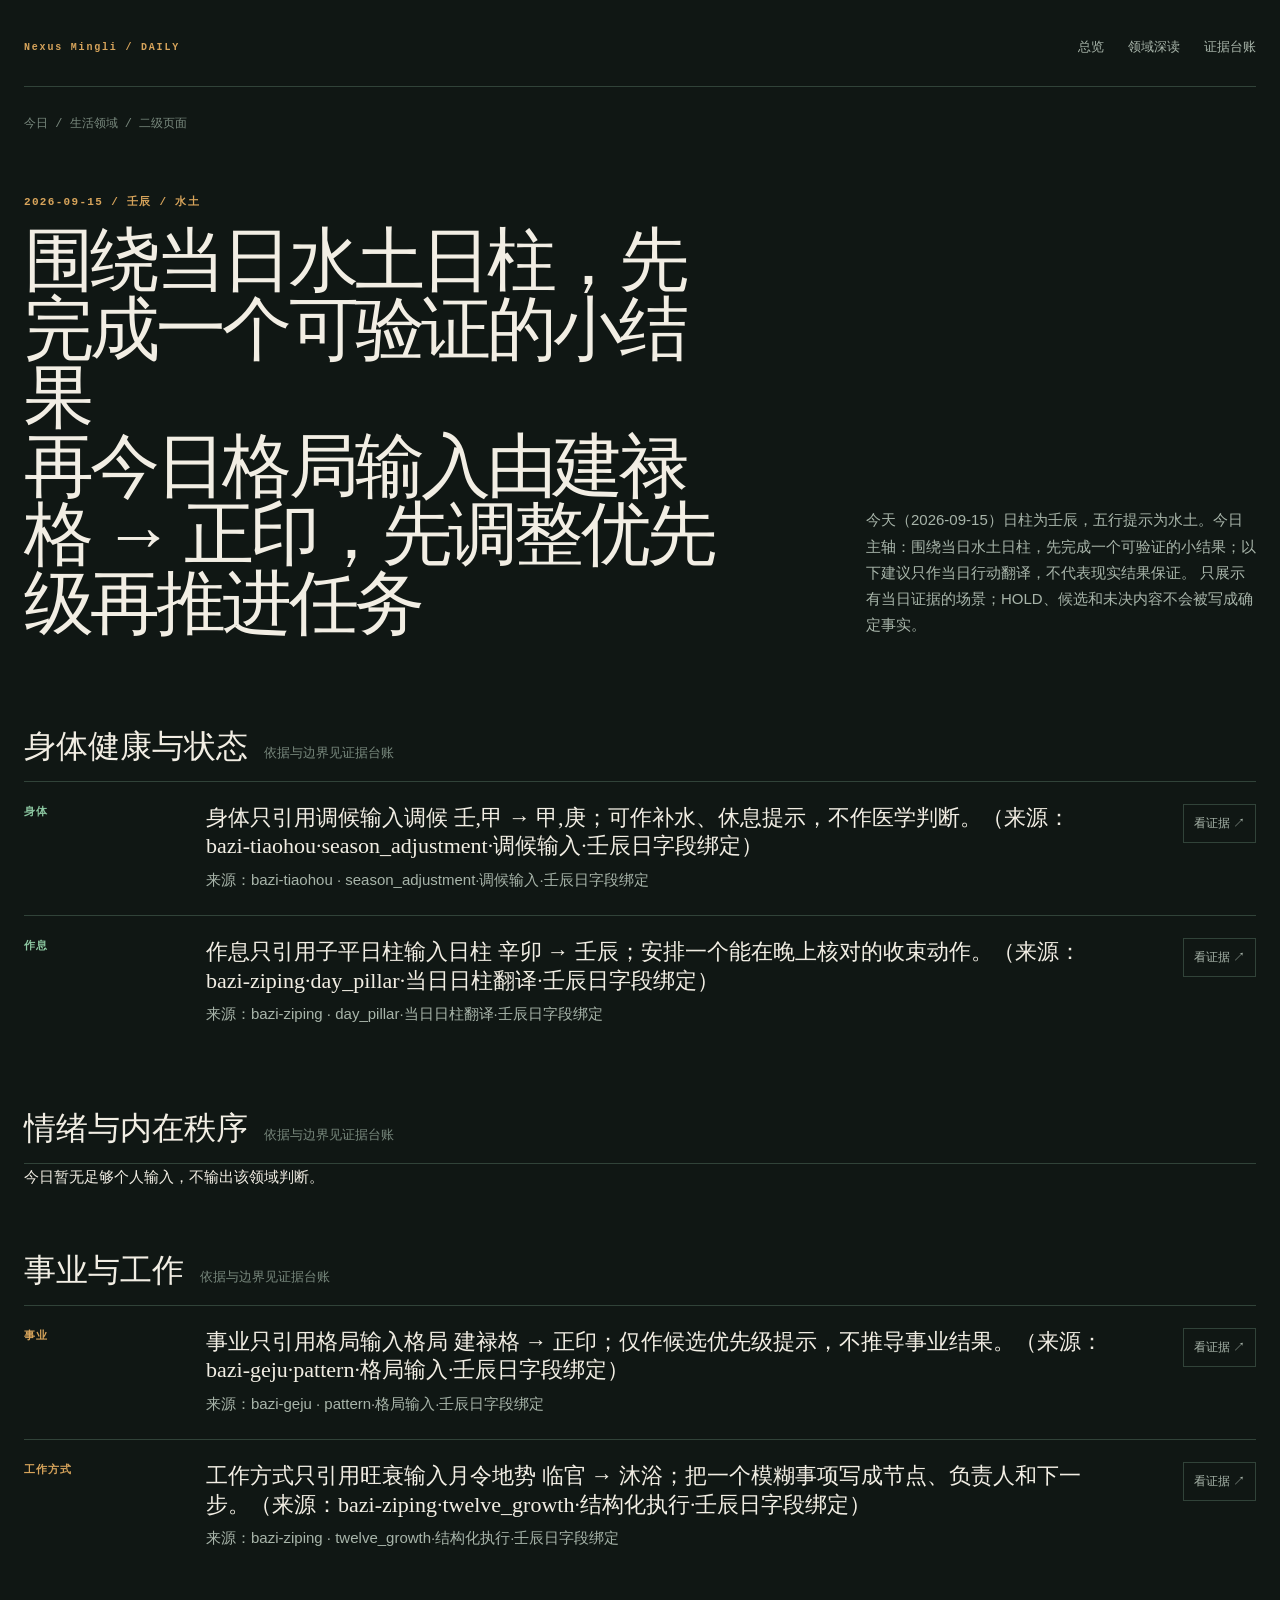
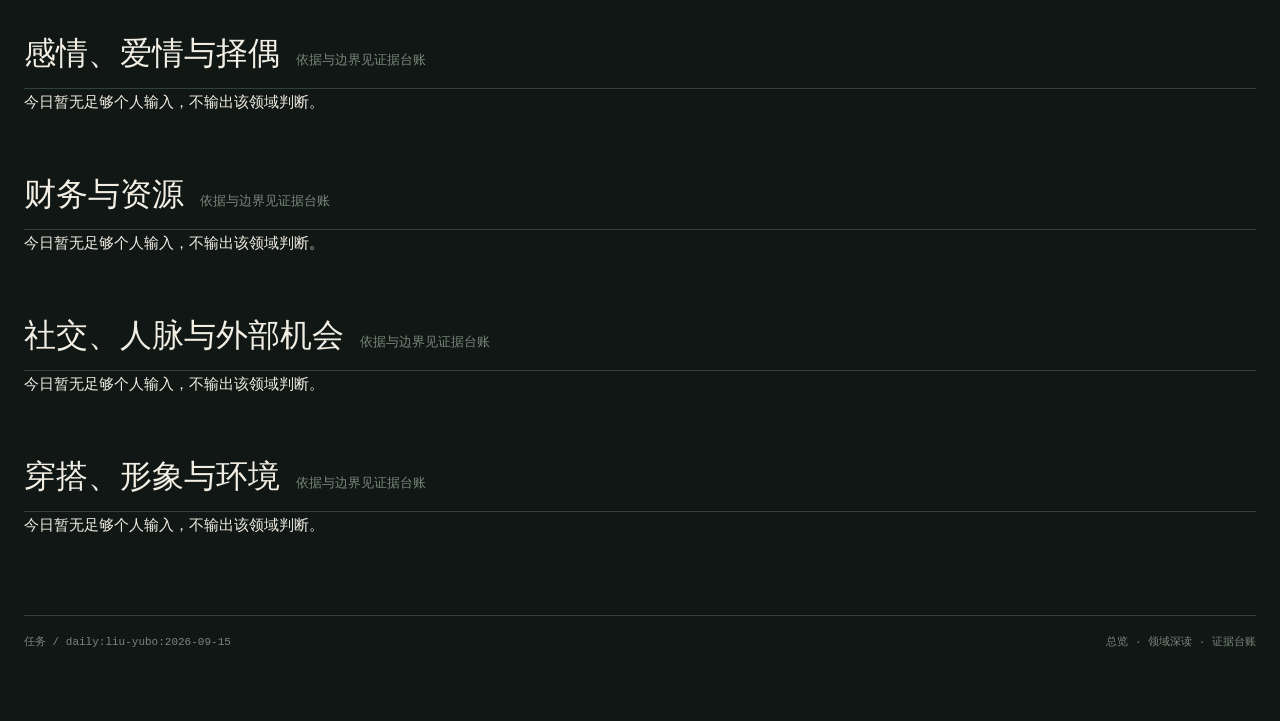
==== domain.html @ 0f88e491 "Update Liu Yubo daily 2026-09-07 (domain.html)" ====
<!doctype html><html lang="zh-CN"><head><meta charset="utf-8"><meta name="viewport" content="width=device-width,initial-scale=1"><meta name="description" content="Nexus Mingli｜刘宇博个人命理日报与可回放证据台账"><link rel="canonical" href="https://fieldsgroover108-sys.github.io/liu-yubo-mingli-daily/domain.html"><title>刘宇博｜2026-09-15 领域深读</title><link rel="stylesheet" href="styles.css"></head><body><main class="shell"><header class="top"><div class="brand">Nexus Mingli / DAILY</div><nav class="nav"><a href="index.html">总览</a><a href="domain.html">领域深读</a><a href="evidence.html">证据台账</a></nav></header><div class="crumb">今日 / 生活领域 / 二级页面</div><section class="domain-head"><div><div class="eyebrow">2026-09-15 / 壬辰 / 水土</div><h1>围绕当日水土日柱，先完成一个可验证的小结果<br>再今日格局输入由建禄格 → 正印，先调整优先级再推进任务</h1></div><p>今天（2026-09-15）日柱为壬辰，五行提示为水土。今日主轴：围绕当日水土日柱，先完成一个可验证的小结果；以下建议只作当日行动翻译，不代表现实结果保证。 只展示有当日证据的场景；HOLD、候选和未决内容不会被写成确定事实。</p></section><section id="health" class="domain-section"><div class="domain-title"><h2>身体健康与状态</h2><small>依据与边界见证据台账</small></div><div class="reading health"><span class="label">身体</span><div><h3>身体只引用调候输入调候 壬,甲 → 甲,庚；可作补水、休息提示，不作医学判断。（来源：bazi-tiaohou·season_adjustment·调候输入·壬辰日字段绑定）</h3><p>来源：bazi-tiaohou · season_adjustment·调候输入·壬辰日字段绑定</p></div><a class="button" href="evidence.html#bazi-tiaohou">看证据 ↗</a></div><div class="reading health"><span class="label">作息</span><div><h3>作息只引用子平日柱输入日柱 辛卯 → 壬辰；安排一个能在晚上核对的收束动作。（来源：bazi-ziping·day_pillar·当日日柱翻译·壬辰日字段绑定）</h3><p>来源：bazi-ziping · day_pillar·当日日柱翻译·壬辰日字段绑定</p></div><a class="button" href="evidence.html#bazi-ziping">看证据 ↗</a></div></section><section id="emotion" class="domain-section"><div class="domain-title"><h2>情绪与内在秩序</h2><small>依据与边界见证据台账</small></div><p class="empty">今日暂无足够个人输入，不输出该领域判断。</p></section><section id="career" class="domain-section"><div class="domain-title"><h2>事业与工作</h2><small>依据与边界见证据台账</small></div><div class="reading career"><span class="label">事业</span><div><h3>事业只引用格局输入格局 建禄格 → 正印；仅作候选优先级提示，不推导事业结果。（来源：bazi-geju·pattern·格局输入·壬辰日字段绑定）</h3><p>来源：bazi-geju · pattern·格局输入·壬辰日字段绑定</p></div><a class="button" href="evidence.html#bazi-geju">看证据 ↗</a></div><div class="reading career"><span class="label">工作方式</span><div><h3>工作方式只引用旺衰输入月令地势 临官 → 沐浴；把一个模糊事项写成节点、负责人和下一步。（来源：bazi-ziping·twelve_growth·结构化执行·壬辰日字段绑定）</h3><p>来源：bazi-ziping · twelve_growth·结构化执行·壬辰日字段绑定</p></div><a class="button" href="evidence.html#bazi-ziping">看证据 ↗</a></div></section><section id="love" class="domain-section"><div class="domain-title"><h2>感情、爱情与择偶</h2><small>依据与边界见证据台账</small></div><p class="empty">今日暂无足够个人输入，不输出该领域判断。</p></section><section id="money" class="domain-section"><div class="domain-title"><h2>财务与资源</h2><small>依据与边界见证据台账</small></div><p class="empty">今日暂无足够个人输入，不输出该领域判断。</p></section><section id="social" class="domain-section"><div class="domain-title"><h2>社交、人脉与外部机会</h2><small>依据与边界见证据台账</small></div><p class="empty">今日暂无足够个人输入，不输出该领域判断。</p></section><section id="style" class="domain-section"><div class="domain-title"><h2>穿搭、形象与环境</h2><small>依据与边界见证据台账</small></div><p class="empty">今日暂无足够个人输入，不输出该领域判断。</p></section><footer class="footer"><span>任务 / daily:liu-yubo:2026-09-15</span><span><a href="index.html">总览</a> · <a href="domain.html">领域深读</a> · <a href="evidence.html">证据台账</a></span></footer></main></body></html>
---- styles.css ----
:root{--bg:#101714;--bg-soft:#17221d;--panel:#1b2821;--panel-2:#213129;--ink:#f2eee4;--muted:#a8b5aa;--dim:#78887d;--line:#314339;--accent:#d7a45b;--accent-soft:#283f34;--health:#8cc7a1;--career:#d7a45b;--love:#d59688;--money:#8fb5cf;--social:#a5a0d4;--style:#d3bf8c;--serif:"Iowan Old Style","Baskerville","Songti SC",serif;--sans:"Avenir Next","PingFang SC","Microsoft YaHei",sans-serif;--mono:"SFMono-Regular","Cascadia Code",monospace}*{box-sizing:border-box}html{scroll-behavior:smooth}body{margin:0;background:var(--bg);color:var(--ink);font:15px/1.75 var(--sans);-webkit-font-smoothing:antialiased}a{color:inherit;text-decoration:none}.shell{width:min(1240px,calc(100% - 48px));margin:auto;padding:28px 0 72px}.top{display:flex;justify-content:space-between;align-items:center;border-bottom:1px solid var(--line);padding-bottom:18px}.brand{font:700 10px/1 var(--mono);letter-spacing:.18em;color:var(--accent)}.nav{display:flex;gap:24px}.nav a{font-size:13px;color:var(--muted);padding:8px 0;border-bottom:1px solid transparent;transition:color .25s,border-color .25s,transform .25s}.nav a:hover,.nav a:focus-visible{color:var(--ink);border-color:var(--accent);transform:translateY(-2px)}:focus-visible{outline:2px solid var(--accent);outline-offset:4px}.hero{display:grid;grid-template-columns:minmax(0,1fr) 330px;gap:72px;align-items:end;padding:78px 0 52px}.eyebrow,.kicker{font:700 11px/1.2 var(--mono);letter-spacing:.12em;text-transform:uppercase;color:var(--accent)}h1,h2,h3,p{margin-top:0}.hero h1,.domain-head h1{font:400 clamp(50px,7vw,92px)/.98 var(--serif);letter-spacing:-.055em;margin:18px 0 22px;max-width:700px}.hero p{font-size:18px;color:var(--muted);max-width:590px}.hero-mark{border-left:1px solid var(--accent);padding:8px 0 8px 24px}.hero-mark strong{display:block;font:400 44px/1.1 var(--serif);color:var(--accent);margin:15px 0}.hero-mark span{display:block;color:var(--muted);font-size:12px}.focus{display:grid;grid-template-columns:1fr auto;gap:28px;align-items:center;background:var(--panel-2);border:1px solid var(--line);padding:28px 32px;position:relative;overflow:hidden}.focus h2{font:400 28px/1.2 var(--serif);margin-bottom:8px}.focus p{margin:0;color:var(--muted)}.source{color:var(--accent);font-size:.82em;font-weight:700;white-space:normal}.button{display:inline-flex;align-items:center;gap:10px;white-space:nowrap;border:1px solid var(--accent);color:var(--accent);padding:11px 16px;font-size:12px;transition:background .25s,color .25s,transform .25s}.button:hover,.button:focus-visible{background:var(--accent);color:var(--bg);transform:translateY(-2px)}.section-head{display:flex;justify-content:space-between;align-items:baseline;margin:72px 0 20px;border-bottom:1px solid var(--line);padding-bottom:12px}.section-head h2{font:400 32px var(--serif);margin:0}.section-head small{color:var(--dim)}.grid{display:grid;grid-template-columns:repeat(3,1fr);gap:12px}.tile{display:flex;flex-direction:column;min-height:220px;padding:22px;background:var(--panel);border:1px solid var(--line);border-top:3px solid var(--tile);transition:transform .35s cubic-bezier(.2,.8,.2,1),background .35s,border-color .35s}.tile:hover,.tile:focus-visible{transform:translateY(-6px);background:var(--panel-2);border-color:var(--tile)}.tile h3{font:400 25px/1.22 var(--serif);margin:18px 0 10px}.tile p{color:var(--muted);margin-bottom:20px}.tile .button{margin-top:auto;border:0;padding:0;color:var(--tile)}.tile .button:hover{background:none;color:var(--ink);transform:none}.health{--tile:var(--health)}.career{--tile:var(--career)}.love{--tile:var(--love)}.money{--tile:var(--money)}.social{--tile:var(--social)}.style{--tile:var(--style)}.action-list{display:grid;grid-template-columns:repeat(3,1fr);gap:1px;background:var(--line);border:1px solid var(--line)}.action{background:var(--panel);padding:22px}.action time{font:700 11px var(--mono);color:var(--accent)}.action strong{display:block;font:400 20px/1.35 var(--serif);margin:14px 0 8px}.action p{color:var(--muted);font-size:13px}.footer{margin-top:76px;padding-top:18px;border-top:1px solid var(--line);display:flex;justify-content:space-between;color:var(--dim);font:11px var(--mono)}.crumb{font:12px var(--mono);color:var(--dim);margin-top:28px}.domain-head{display:grid;grid-template-columns:1fr 390px;gap:60px;align-items:end;padding:64px 0 28px}.domain-head h1{font-size:70px;margin-bottom:0}.domain-head>p{color:var(--muted);margin:0}.domain-section{margin-top:58px;scroll-margin-top:20px}.domain-title{display:flex;gap:16px;align-items:baseline;border-bottom:1px solid var(--line);padding-bottom:12px}.domain-title h2{font:400 32px var(--serif);margin:0}.domain-title small{color:var(--dim)}.reading{display:grid;grid-template-columns:160px 1fr 130px;gap:22px;padding:22px 0;border-bottom:1px solid var(--line);align-items:start}.reading:last-child{border-bottom:0}.reading .label{font:700 11px var(--mono);color:var(--tile);text-transform:uppercase;letter-spacing:.08em}.reading h3{font:400 22px/1.3 var(--serif);margin:0 0 6px}.reading p{color:var(--muted);margin:0}.reading .button{justify-self:end;padding:8px 10px;border-color:var(--line);color:var(--muted)}.evidence{margin:46px 0;background:var(--panel);border:1px solid var(--line);padding:26px 30px;scroll-margin-top:20px}.evidence-head{display:flex;justify-content:space-between;gap:20px;border-bottom:1px solid var(--line);padding-bottom:17px;margin-bottom:20px}.evidence h3{font:400 25px var(--serif);margin:0}.status{font:11px var(--mono);color:var(--accent);white-space:nowrap}.ledger{display:grid;grid-template-columns:145px 1fr;gap:12px 24px;margin:0}.ledger dt{font:700 11px var(--mono);color:var(--dim);text-transform:uppercase}.ledger dd{margin:0;color:var(--muted)}.fact{color:var(--health)}.rule{color:var(--money)}.inference{color:var(--accent)}.user{color:var(--love)}.open{color:var(--social)}.legend{display:flex;flex-wrap:wrap;gap:10px;margin-top:28px}.legend span{font:11px var(--mono);padding:5px 8px;border:1px solid var(--line);color:var(--muted)}@media(max-width:820px){.hero,.domain-head{grid-template-columns:1fr;gap:28px}.hero{padding-top:55px}.grid{grid-template-columns:repeat(2,1fr)}.reading{grid-template-columns:110px 1fr}.reading .button{grid-column:2;justify-self:start}.action-list{grid-template-columns:1fr}.domain-head h1{font-size:56px}}@media(max-width:560px){.shell{width:min(100% - 30px,1240px);padding-top:18px}.top{align-items:flex-start}.brand{max-width:150px;line-height:1.45}.nav{gap:13px}.nav a{font-size:12px}.hero{padding:50px 0 34px}.hero h1{font-size:54px}.hero p{font-size:16px}.hero-mark{padding-left:18px}.hero-mark strong{font-size:36px}.focus{grid-template-columns:1fr;padding:23px 21px}.section-head{margin-top:52px}.section-head h2{font-size:28px}.section-head small{font-size:11px}.grid{grid-template-columns:1fr}.tile{min-height:190px}.footer{display:block}.footer span{display:block;margin-top:8px}.domain-head{padding-top:44px}.domain-head h1{font-size:49px}.domain-head>p{font-size:14px}.domain-title h2{font-size:27px}.reading{grid-template-columns:1fr;gap:7px;padding:20px 0}.reading .button{grid-column:auto}.evidence{padding:21px 18px}.evidence-head{display:block}.status{display:block;margin-top:8px}.ledger{grid-template-columns:1fr;gap:5px}.ledger dd{margin-bottom:10px}}
@media(prefers-reduced-motion:reduce){html{scroll-behavior:auto}*,*:before,*:after{animation-duration:.01ms!important;animation-iteration-count:1!important;transition-duration:.01ms!important}}
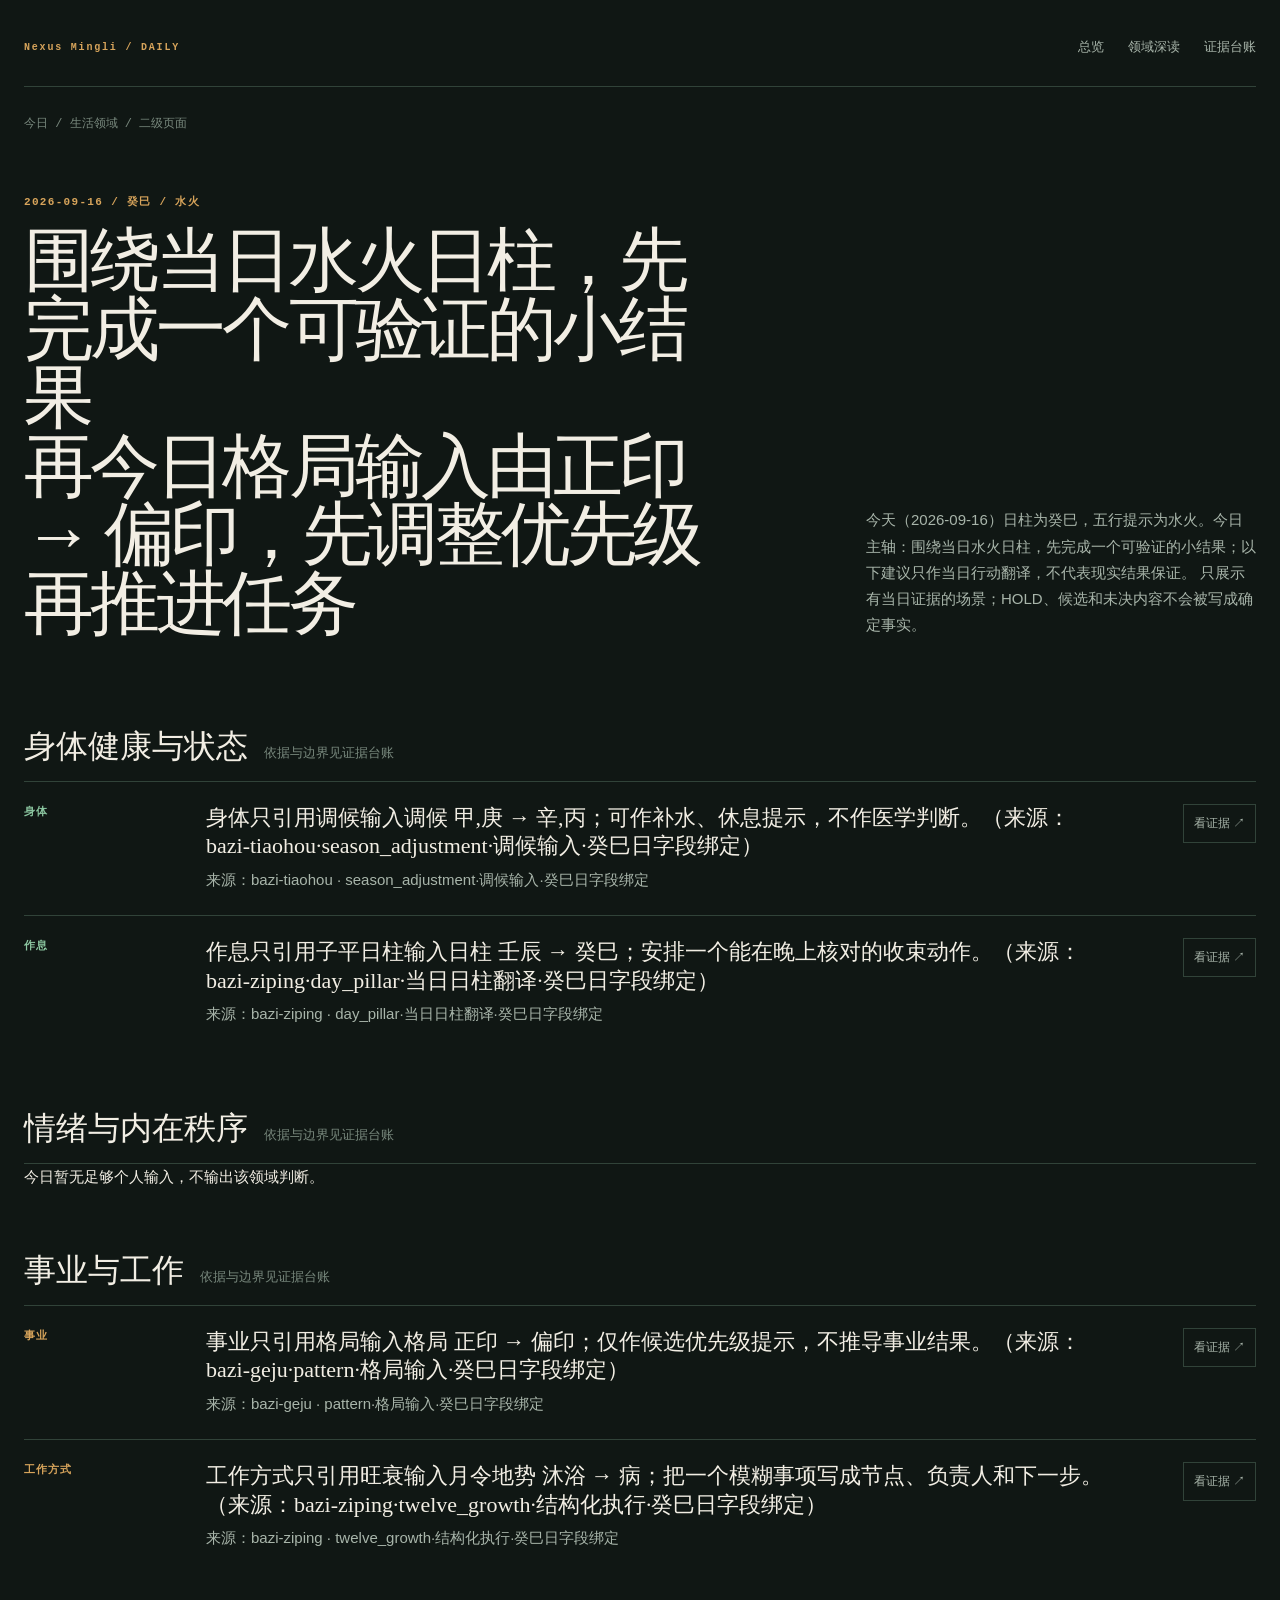
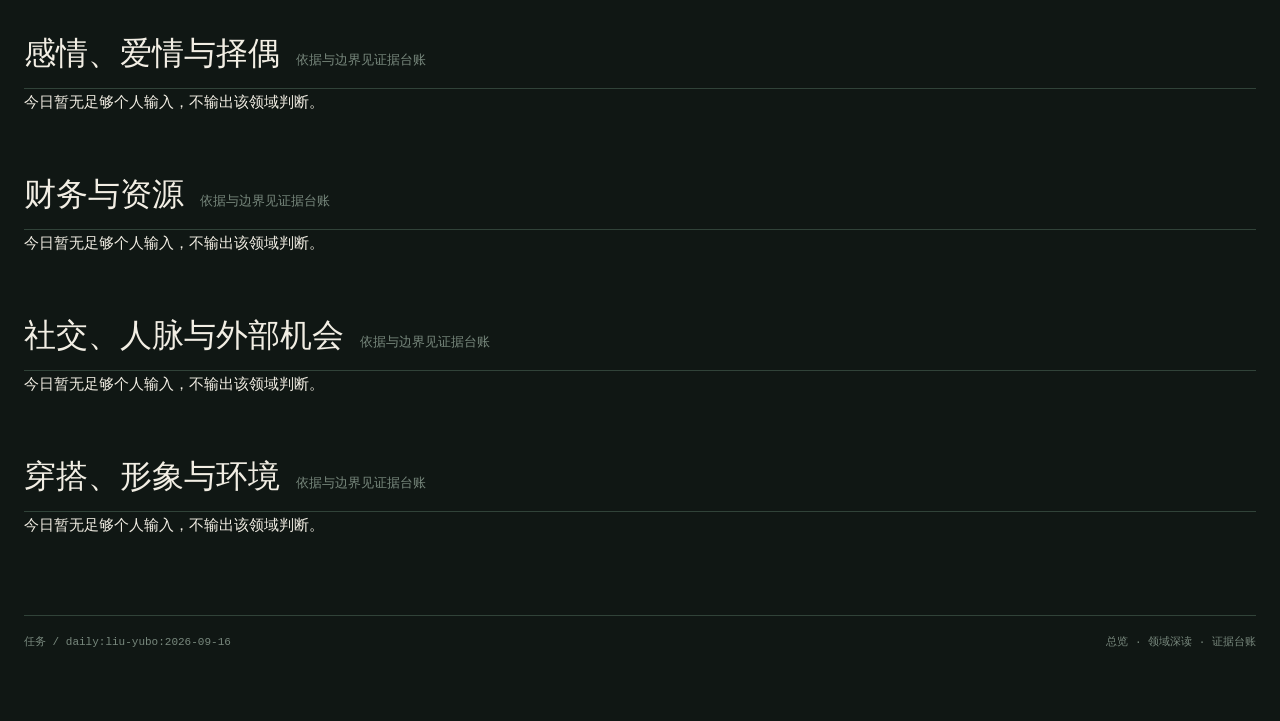
==== commit a822f508: "Update Liu Yubo daily 2026-09-07 (domain.html)" ====
--- a/domain.html
+++ b/domain.html
@@ -1 +1 @@
-<!doctype html><html lang="zh-CN"><head><meta charset="utf-8"><meta name="viewport" content="width=device-width,initial-scale=1"><meta name="description" content="Nexus Mingli｜刘宇博个人命理日报与可回放证据台账"><link rel="canonical" href="https://fieldsgroover108-sys.github.io/liu-yubo-mingli-daily/domain.html"><title>刘宇博｜2026-09-15 领域深读</title><link rel="stylesheet" href="styles.css"></head><body><main class="shell"><header class="top"><div class="brand">Nexus Mingli / DAILY</div><nav class="nav"><a href="index.html">总览</a><a href="domain.html">领域深读</a><a href="evidence.html">证据台账</a></nav></header><div class="crumb">今日 / 生活领域 / 二级页面</div><section class="domain-head"><div><div class="eyebrow">2026-09-15 / 壬辰 / 水土</div><h1>围绕当日水土日柱，先完成一个可验证的小结果<br>再今日格局输入由建禄格 → 正印，先调整优先级再推进任务</h1></div><p>今天（2026-09-15）日柱为壬辰，五行提示为水土。今日主轴：围绕当日水土日柱，先完成一个可验证的小结果；以下建议只作当日行动翻译，不代表现实结果保证。 只展示有当日证据的场景；HOLD、候选和未决内容不会被写成确定事实。</p></section><section id="health" class="domain-section"><div class="domain-title"><h2>身体健康与状态</h2><small>依据与边界见证据台账</small></div><div class="reading health"><span class="label">身体</span><div><h3>身体只引用调候输入调候 壬,甲 → 甲,庚；可作补水、休息提示，不作医学判断。（来源：bazi-tiaohou·season_adjustment·调候输入·壬辰日字段绑定）</h3><p>来源：bazi-tiaohou · season_adjustment·调候输入·壬辰日字段绑定</p></div><a class="button" href="evidence.html#bazi-tiaohou">看证据 ↗</a></div><div class="reading health"><span class="label">作息</span><div><h3>作息只引用子平日柱输入日柱 辛卯 → 壬辰；安排一个能在晚上核对的收束动作。（来源：bazi-ziping·day_pillar·当日日柱翻译·壬辰日字段绑定）</h3><p>来源：bazi-ziping · day_pillar·当日日柱翻译·壬辰日字段绑定</p></div><a class="button" href="evidence.html#bazi-ziping">看证据 ↗</a></div></section><section id="emotion" class="domain-section"><div class="domain-title"><h2>情绪与内在秩序</h2><small>依据与边界见证据台账</small></div><p class="empty">今日暂无足够个人输入，不输出该领域判断。</p></section><section id="career" class="domain-section"><div class="domain-title"><h2>事业与工作</h2><small>依据与边界见证据台账</small></div><div class="reading career"><span class="label">事业</span><div><h3>事业只引用格局输入格局 建禄格 → 正印；仅作候选优先级提示，不推导事业结果。（来源：bazi-geju·pattern·格局输入·壬辰日字段绑定）</h3><p>来源：bazi-geju · pattern·格局输入·壬辰日字段绑定</p></div><a class="button" href="evidence.html#bazi-geju">看证据 ↗</a></div><div class="reading career"><span class="label">工作方式</span><div><h3>工作方式只引用旺衰输入月令地势 临官 → 沐浴；把一个模糊事项写成节点、负责人和下一步。（来源：bazi-ziping·twelve_growth·结构化执行·壬辰日字段绑定）</h3><p>来源：bazi-ziping · twelve_growth·结构化执行·壬辰日字段绑定</p></div><a class="button" href="evidence.html#bazi-ziping">看证据 ↗</a></div></section><section id="love" class="domain-section"><div class="domain-title"><h2>感情、爱情与择偶</h2><small>依据与边界见证据台账</small></div><p class="empty">今日暂无足够个人输入，不输出该领域判断。</p></section><section id="money" class="domain-section"><div class="domain-title"><h2>财务与资源</h2><small>依据与边界见证据台账</small></div><p class="empty">今日暂无足够个人输入，不输出该领域判断。</p></section><section id="social" class="domain-section"><div class="domain-title"><h2>社交、人脉与外部机会</h2><small>依据与边界见证据台账</small></div><p class="empty">今日暂无足够个人输入，不输出该领域判断。</p></section><section id="style" class="domain-section"><div class="domain-title"><h2>穿搭、形象与环境</h2><small>依据与边界见证据台账</small></div><p class="empty">今日暂无足够个人输入，不输出该领域判断。</p></section><footer class="footer"><span>任务 / daily:liu-yubo:2026-09-15</span><span><a href="index.html">总览</a> · <a href="domain.html">领域深读</a> · <a href="evidence.html">证据台账</a></span></footer></main></body></html>+<!doctype html><html lang="zh-CN"><head><meta charset="utf-8"><meta name="viewport" content="width=device-width,initial-scale=1"><meta name="description" content="Nexus Mingli｜刘宇博个人命理日报与可回放证据台账"><link rel="canonical" href="https://fieldsgroover108-sys.github.io/liu-yubo-mingli-daily/domain.html"><title>刘宇博｜2026-09-16 领域深读</title><link rel="stylesheet" href="styles.css"></head><body><main class="shell"><header class="top"><div class="brand">Nexus Mingli / DAILY</div><nav class="nav"><a href="index.html">总览</a><a href="domain.html">领域深读</a><a href="evidence.html">证据台账</a></nav></header><div class="crumb">今日 / 生活领域 / 二级页面</div><section class="domain-head"><div><div class="eyebrow">2026-09-16 / 癸巳 / 水火</div><h1>围绕当日水火日柱，先完成一个可验证的小结果<br>再今日格局输入由正印 → 偏印，先调整优先级再推进任务</h1></div><p>今天（2026-09-16）日柱为癸巳，五行提示为水火。今日主轴：围绕当日水火日柱，先完成一个可验证的小结果；以下建议只作当日行动翻译，不代表现实结果保证。 只展示有当日证据的场景；HOLD、候选和未决内容不会被写成确定事实。</p></section><section id="health" class="domain-section"><div class="domain-title"><h2>身体健康与状态</h2><small>依据与边界见证据台账</small></div><div class="reading health"><span class="label">身体</span><div><h3>身体只引用调候输入调候 甲,庚 → 辛,丙；可作补水、休息提示，不作医学判断。（来源：bazi-tiaohou·season_adjustment·调候输入·癸巳日字段绑定）</h3><p>来源：bazi-tiaohou · season_adjustment·调候输入·癸巳日字段绑定</p></div><a class="button" href="evidence.html#bazi-tiaohou">看证据 ↗</a></div><div class="reading health"><span class="label">作息</span><div><h3>作息只引用子平日柱输入日柱 壬辰 → 癸巳；安排一个能在晚上核对的收束动作。（来源：bazi-ziping·day_pillar·当日日柱翻译·癸巳日字段绑定）</h3><p>来源：bazi-ziping · day_pillar·当日日柱翻译·癸巳日字段绑定</p></div><a class="button" href="evidence.html#bazi-ziping">看证据 ↗</a></div></section><section id="emotion" class="domain-section"><div class="domain-title"><h2>情绪与内在秩序</h2><small>依据与边界见证据台账</small></div><p class="empty">今日暂无足够个人输入，不输出该领域判断。</p></section><section id="career" class="domain-section"><div class="domain-title"><h2>事业与工作</h2><small>依据与边界见证据台账</small></div><div class="reading career"><span class="label">事业</span><div><h3>事业只引用格局输入格局 正印 → 偏印；仅作候选优先级提示，不推导事业结果。（来源：bazi-geju·pattern·格局输入·癸巳日字段绑定）</h3><p>来源：bazi-geju · pattern·格局输入·癸巳日字段绑定</p></div><a class="button" href="evidence.html#bazi-geju">看证据 ↗</a></div><div class="reading career"><span class="label">工作方式</span><div><h3>工作方式只引用旺衰输入月令地势 沐浴 → 病；把一个模糊事项写成节点、负责人和下一步。（来源：bazi-ziping·twelve_growth·结构化执行·癸巳日字段绑定）</h3><p>来源：bazi-ziping · twelve_growth·结构化执行·癸巳日字段绑定</p></div><a class="button" href="evidence.html#bazi-ziping">看证据 ↗</a></div></section><section id="love" class="domain-section"><div class="domain-title"><h2>感情、爱情与择偶</h2><small>依据与边界见证据台账</small></div><p class="empty">今日暂无足够个人输入，不输出该领域判断。</p></section><section id="money" class="domain-section"><div class="domain-title"><h2>财务与资源</h2><small>依据与边界见证据台账</small></div><p class="empty">今日暂无足够个人输入，不输出该领域判断。</p></section><section id="social" class="domain-section"><div class="domain-title"><h2>社交、人脉与外部机会</h2><small>依据与边界见证据台账</small></div><p class="empty">今日暂无足够个人输入，不输出该领域判断。</p></section><section id="style" class="domain-section"><div class="domain-title"><h2>穿搭、形象与环境</h2><small>依据与边界见证据台账</small></div><p class="empty">今日暂无足够个人输入，不输出该领域判断。</p></section><footer class="footer"><span>任务 / daily:liu-yubo:2026-09-16</span><span><a href="index.html">总览</a> · <a href="domain.html">领域深读</a> · <a href="evidence.html">证据台账</a></span></footer></main></body></html>
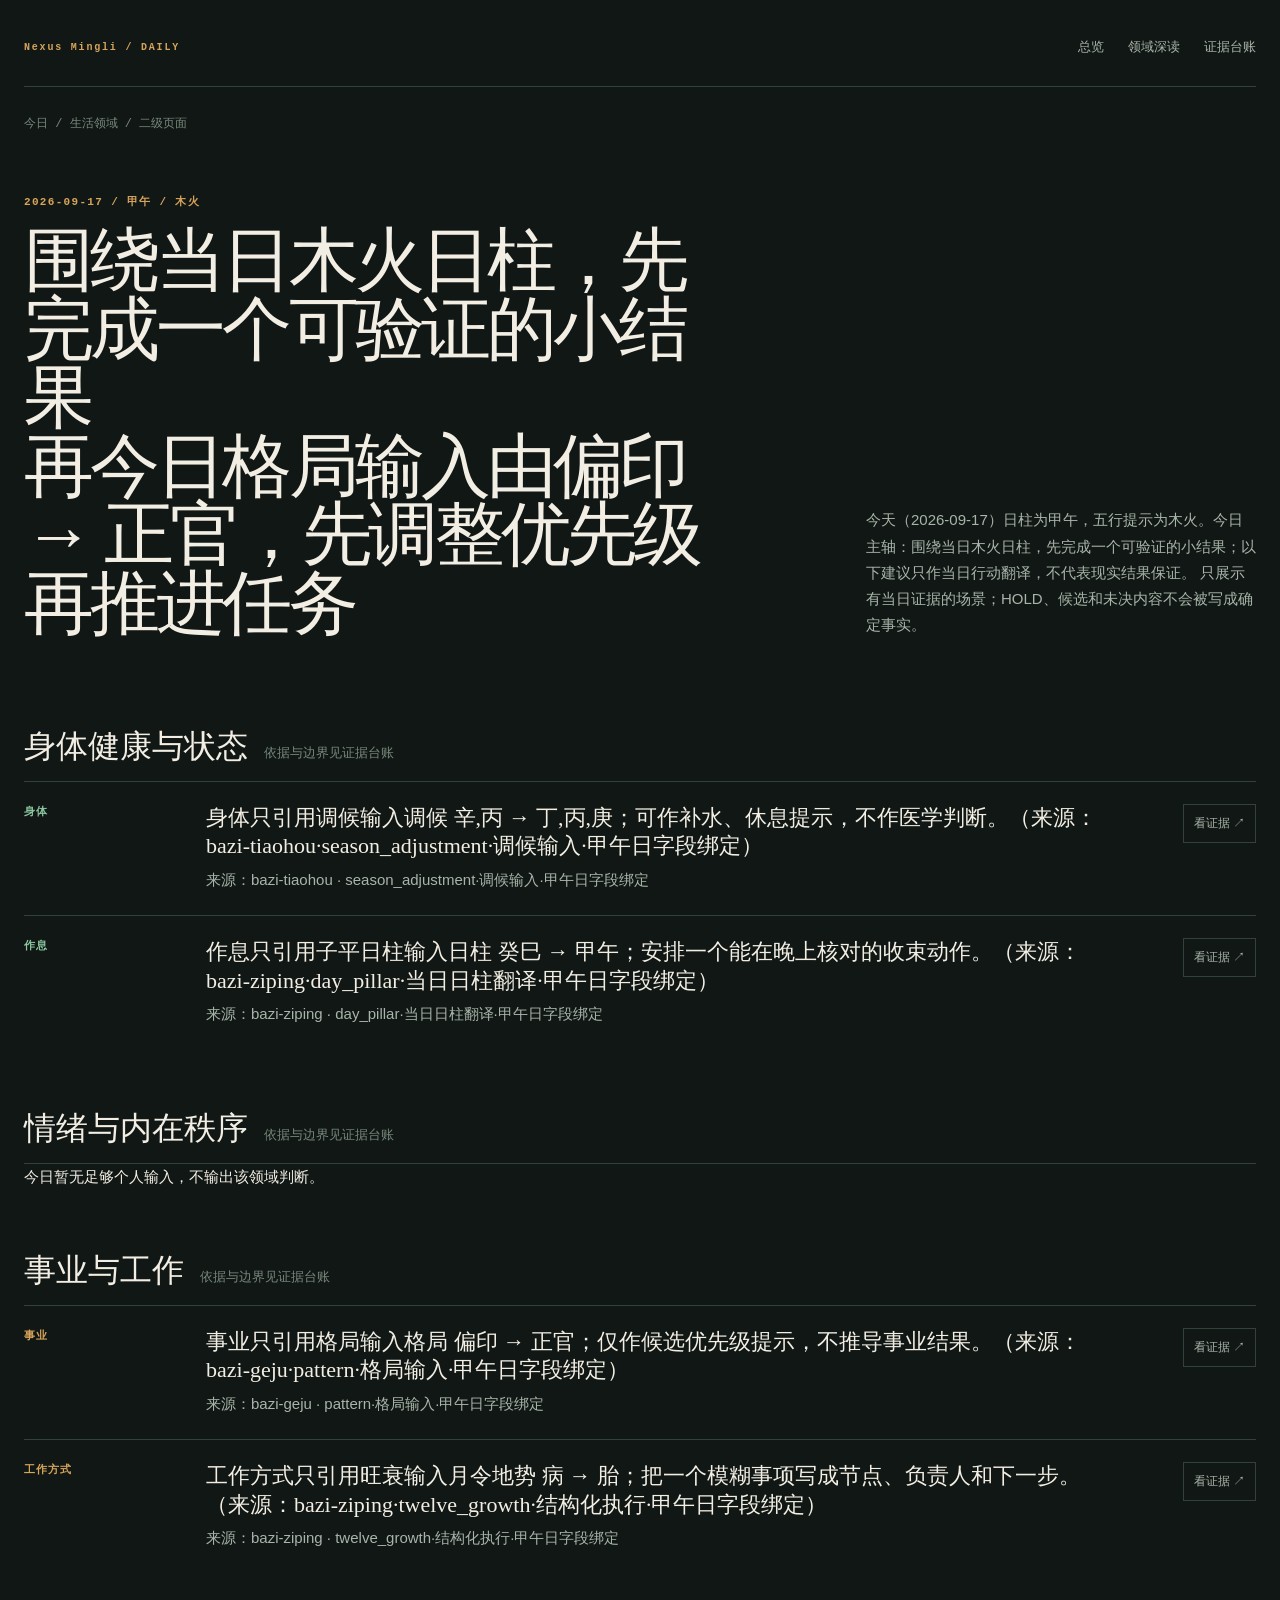
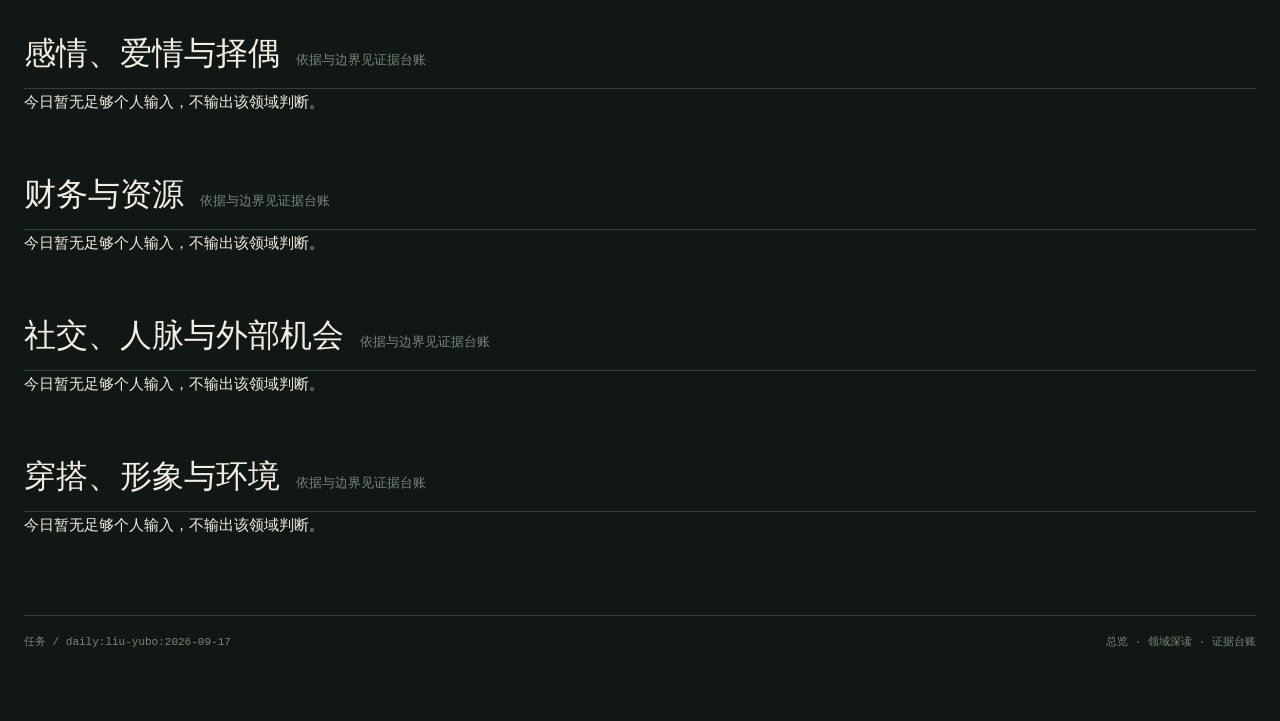
==== commit 0f06439f: "Update Liu Yubo daily 2026-09-07 (domain.html)" ====
--- a/domain.html
+++ b/domain.html
@@ -1 +1 @@
-<!doctype html><html lang="zh-CN"><head><meta charset="utf-8"><meta name="viewport" content="width=device-width,initial-scale=1"><meta name="description" content="Nexus Mingli｜刘宇博个人命理日报与可回放证据台账"><link rel="canonical" href="https://fieldsgroover108-sys.github.io/liu-yubo-mingli-daily/domain.html"><title>刘宇博｜2026-09-16 领域深读</title><link rel="stylesheet" href="styles.css"></head><body><main class="shell"><header class="top"><div class="brand">Nexus Mingli / DAILY</div><nav class="nav"><a href="index.html">总览</a><a href="domain.html">领域深读</a><a href="evidence.html">证据台账</a></nav></header><div class="crumb">今日 / 生活领域 / 二级页面</div><section class="domain-head"><div><div class="eyebrow">2026-09-16 / 癸巳 / 水火</div><h1>围绕当日水火日柱，先完成一个可验证的小结果<br>再今日格局输入由正印 → 偏印，先调整优先级再推进任务</h1></div><p>今天（2026-09-16）日柱为癸巳，五行提示为水火。今日主轴：围绕当日水火日柱，先完成一个可验证的小结果；以下建议只作当日行动翻译，不代表现实结果保证。 只展示有当日证据的场景；HOLD、候选和未决内容不会被写成确定事实。</p></section><section id="health" class="domain-section"><div class="domain-title"><h2>身体健康与状态</h2><small>依据与边界见证据台账</small></div><div class="reading health"><span class="label">身体</span><div><h3>身体只引用调候输入调候 甲,庚 → 辛,丙；可作补水、休息提示，不作医学判断。（来源：bazi-tiaohou·season_adjustment·调候输入·癸巳日字段绑定）</h3><p>来源：bazi-tiaohou · season_adjustment·调候输入·癸巳日字段绑定</p></div><a class="button" href="evidence.html#bazi-tiaohou">看证据 ↗</a></div><div class="reading health"><span class="label">作息</span><div><h3>作息只引用子平日柱输入日柱 壬辰 → 癸巳；安排一个能在晚上核对的收束动作。（来源：bazi-ziping·day_pillar·当日日柱翻译·癸巳日字段绑定）</h3><p>来源：bazi-ziping · day_pillar·当日日柱翻译·癸巳日字段绑定</p></div><a class="button" href="evidence.html#bazi-ziping">看证据 ↗</a></div></section><section id="emotion" class="domain-section"><div class="domain-title"><h2>情绪与内在秩序</h2><small>依据与边界见证据台账</small></div><p class="empty">今日暂无足够个人输入，不输出该领域判断。</p></section><section id="career" class="domain-section"><div class="domain-title"><h2>事业与工作</h2><small>依据与边界见证据台账</small></div><div class="reading career"><span class="label">事业</span><div><h3>事业只引用格局输入格局 正印 → 偏印；仅作候选优先级提示，不推导事业结果。（来源：bazi-geju·pattern·格局输入·癸巳日字段绑定）</h3><p>来源：bazi-geju · pattern·格局输入·癸巳日字段绑定</p></div><a class="button" href="evidence.html#bazi-geju">看证据 ↗</a></div><div class="reading career"><span class="label">工作方式</span><div><h3>工作方式只引用旺衰输入月令地势 沐浴 → 病；把一个模糊事项写成节点、负责人和下一步。（来源：bazi-ziping·twelve_growth·结构化执行·癸巳日字段绑定）</h3><p>来源：bazi-ziping · twelve_growth·结构化执行·癸巳日字段绑定</p></div><a class="button" href="evidence.html#bazi-ziping">看证据 ↗</a></div></section><section id="love" class="domain-section"><div class="domain-title"><h2>感情、爱情与择偶</h2><small>依据与边界见证据台账</small></div><p class="empty">今日暂无足够个人输入，不输出该领域判断。</p></section><section id="money" class="domain-section"><div class="domain-title"><h2>财务与资源</h2><small>依据与边界见证据台账</small></div><p class="empty">今日暂无足够个人输入，不输出该领域判断。</p></section><section id="social" class="domain-section"><div class="domain-title"><h2>社交、人脉与外部机会</h2><small>依据与边界见证据台账</small></div><p class="empty">今日暂无足够个人输入，不输出该领域判断。</p></section><section id="style" class="domain-section"><div class="domain-title"><h2>穿搭、形象与环境</h2><small>依据与边界见证据台账</small></div><p class="empty">今日暂无足够个人输入，不输出该领域判断。</p></section><footer class="footer"><span>任务 / daily:liu-yubo:2026-09-16</span><span><a href="index.html">总览</a> · <a href="domain.html">领域深读</a> · <a href="evidence.html">证据台账</a></span></footer></main></body></html>+<!doctype html><html lang="zh-CN"><head><meta charset="utf-8"><meta name="viewport" content="width=device-width,initial-scale=1"><meta name="description" content="Nexus Mingli｜刘宇博个人命理日报与可回放证据台账"><link rel="canonical" href="https://fieldsgroover108-sys.github.io/liu-yubo-mingli-daily/domain.html"><title>刘宇博｜2026-09-17 领域深读</title><link rel="stylesheet" href="styles.css"></head><body><main class="shell"><header class="top"><div class="brand">Nexus Mingli / DAILY</div><nav class="nav"><a href="index.html">总览</a><a href="domain.html">领域深读</a><a href="evidence.html">证据台账</a></nav></header><div class="crumb">今日 / 生活领域 / 二级页面</div><section class="domain-head"><div><div class="eyebrow">2026-09-17 / 甲午 / 木火</div><h1>围绕当日木火日柱，先完成一个可验证的小结果<br>再今日格局输入由偏印 → 正官，先调整优先级再推进任务</h1></div><p>今天（2026-09-17）日柱为甲午，五行提示为木火。今日主轴：围绕当日木火日柱，先完成一个可验证的小结果；以下建议只作当日行动翻译，不代表现实结果保证。 只展示有当日证据的场景；HOLD、候选和未决内容不会被写成确定事实。</p></section><section id="health" class="domain-section"><div class="domain-title"><h2>身体健康与状态</h2><small>依据与边界见证据台账</small></div><div class="reading health"><span class="label">身体</span><div><h3>身体只引用调候输入调候 辛,丙 → 丁,丙,庚；可作补水、休息提示，不作医学判断。（来源：bazi-tiaohou·season_adjustment·调候输入·甲午日字段绑定）</h3><p>来源：bazi-tiaohou · season_adjustment·调候输入·甲午日字段绑定</p></div><a class="button" href="evidence.html#bazi-tiaohou">看证据 ↗</a></div><div class="reading health"><span class="label">作息</span><div><h3>作息只引用子平日柱输入日柱 癸巳 → 甲午；安排一个能在晚上核对的收束动作。（来源：bazi-ziping·day_pillar·当日日柱翻译·甲午日字段绑定）</h3><p>来源：bazi-ziping · day_pillar·当日日柱翻译·甲午日字段绑定</p></div><a class="button" href="evidence.html#bazi-ziping">看证据 ↗</a></div></section><section id="emotion" class="domain-section"><div class="domain-title"><h2>情绪与内在秩序</h2><small>依据与边界见证据台账</small></div><p class="empty">今日暂无足够个人输入，不输出该领域判断。</p></section><section id="career" class="domain-section"><div class="domain-title"><h2>事业与工作</h2><small>依据与边界见证据台账</small></div><div class="reading career"><span class="label">事业</span><div><h3>事业只引用格局输入格局 偏印 → 正官；仅作候选优先级提示，不推导事业结果。（来源：bazi-geju·pattern·格局输入·甲午日字段绑定）</h3><p>来源：bazi-geju · pattern·格局输入·甲午日字段绑定</p></div><a class="button" href="evidence.html#bazi-geju">看证据 ↗</a></div><div class="reading career"><span class="label">工作方式</span><div><h3>工作方式只引用旺衰输入月令地势 病 → 胎；把一个模糊事项写成节点、负责人和下一步。（来源：bazi-ziping·twelve_growth·结构化执行·甲午日字段绑定）</h3><p>来源：bazi-ziping · twelve_growth·结构化执行·甲午日字段绑定</p></div><a class="button" href="evidence.html#bazi-ziping">看证据 ↗</a></div></section><section id="love" class="domain-section"><div class="domain-title"><h2>感情、爱情与择偶</h2><small>依据与边界见证据台账</small></div><p class="empty">今日暂无足够个人输入，不输出该领域判断。</p></section><section id="money" class="domain-section"><div class="domain-title"><h2>财务与资源</h2><small>依据与边界见证据台账</small></div><p class="empty">今日暂无足够个人输入，不输出该领域判断。</p></section><section id="social" class="domain-section"><div class="domain-title"><h2>社交、人脉与外部机会</h2><small>依据与边界见证据台账</small></div><p class="empty">今日暂无足够个人输入，不输出该领域判断。</p></section><section id="style" class="domain-section"><div class="domain-title"><h2>穿搭、形象与环境</h2><small>依据与边界见证据台账</small></div><p class="empty">今日暂无足够个人输入，不输出该领域判断。</p></section><footer class="footer"><span>任务 / daily:liu-yubo:2026-09-17</span><span><a href="index.html">总览</a> · <a href="domain.html">领域深读</a> · <a href="evidence.html">证据台账</a></span></footer></main></body></html>
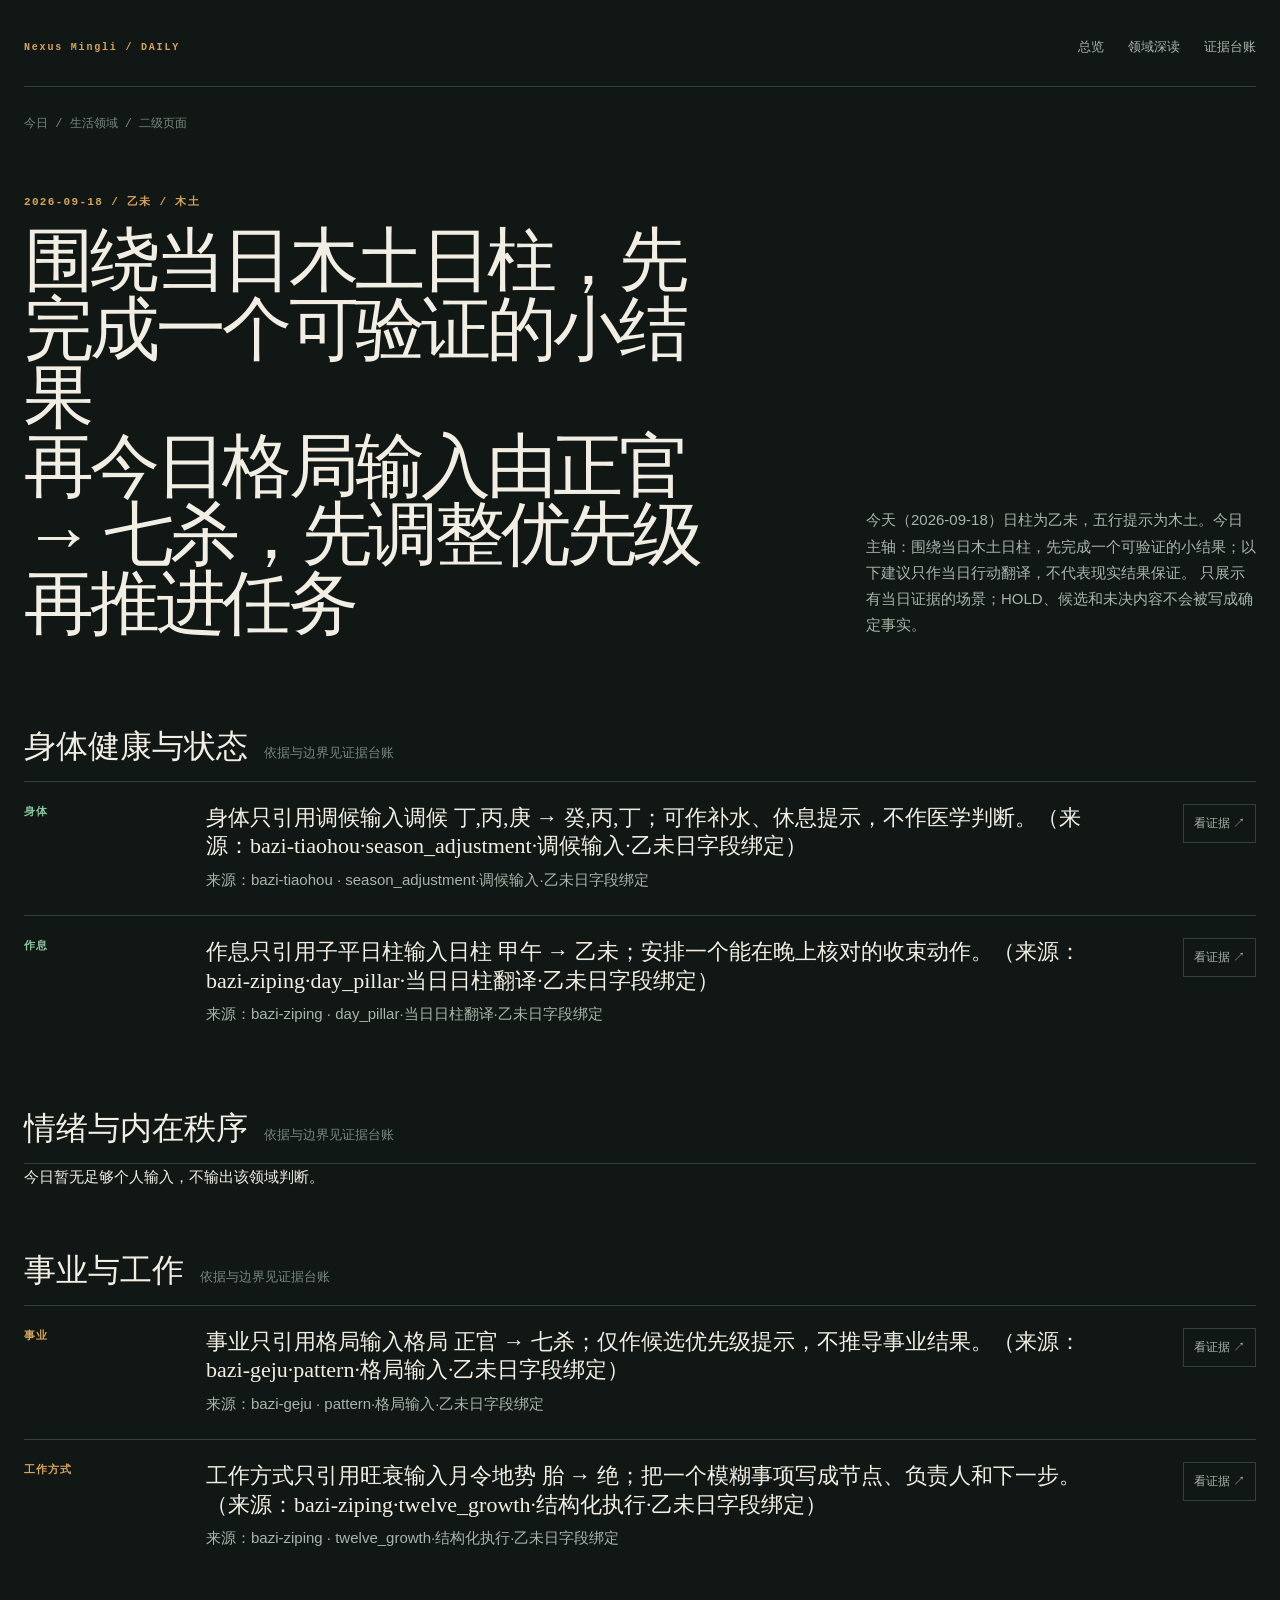
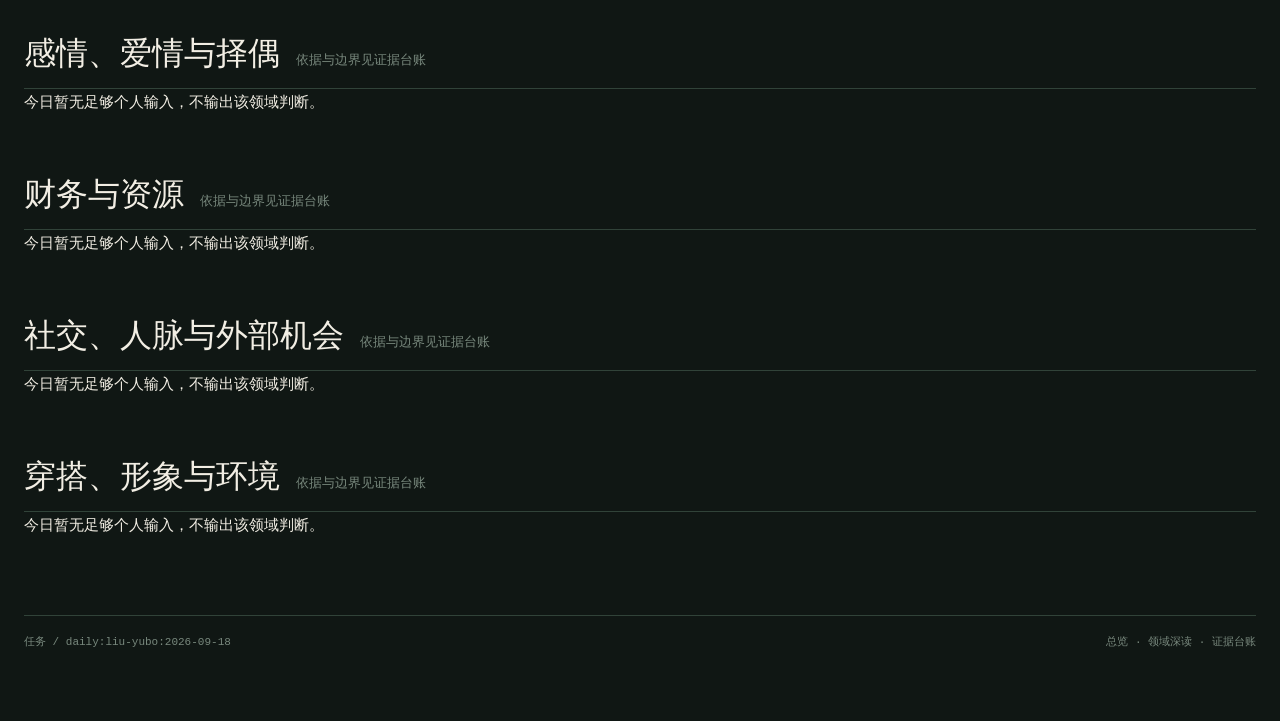
==== commit 7ad05f04: "Update Liu Yubo daily 2026-09-07 (domain.html)" ====
--- a/domain.html
+++ b/domain.html
@@ -1 +1 @@
-<!doctype html><html lang="zh-CN"><head><meta charset="utf-8"><meta name="viewport" content="width=device-width,initial-scale=1"><meta name="description" content="Nexus Mingli｜刘宇博个人命理日报与可回放证据台账"><link rel="canonical" href="https://fieldsgroover108-sys.github.io/liu-yubo-mingli-daily/domain.html"><title>刘宇博｜2026-09-17 领域深读</title><link rel="stylesheet" href="styles.css"></head><body><main class="shell"><header class="top"><div class="brand">Nexus Mingli / DAILY</div><nav class="nav"><a href="index.html">总览</a><a href="domain.html">领域深读</a><a href="evidence.html">证据台账</a></nav></header><div class="crumb">今日 / 生活领域 / 二级页面</div><section class="domain-head"><div><div class="eyebrow">2026-09-17 / 甲午 / 木火</div><h1>围绕当日木火日柱，先完成一个可验证的小结果<br>再今日格局输入由偏印 → 正官，先调整优先级再推进任务</h1></div><p>今天（2026-09-17）日柱为甲午，五行提示为木火。今日主轴：围绕当日木火日柱，先完成一个可验证的小结果；以下建议只作当日行动翻译，不代表现实结果保证。 只展示有当日证据的场景；HOLD、候选和未决内容不会被写成确定事实。</p></section><section id="health" class="domain-section"><div class="domain-title"><h2>身体健康与状态</h2><small>依据与边界见证据台账</small></div><div class="reading health"><span class="label">身体</span><div><h3>身体只引用调候输入调候 辛,丙 → 丁,丙,庚；可作补水、休息提示，不作医学判断。（来源：bazi-tiaohou·season_adjustment·调候输入·甲午日字段绑定）</h3><p>来源：bazi-tiaohou · season_adjustment·调候输入·甲午日字段绑定</p></div><a class="button" href="evidence.html#bazi-tiaohou">看证据 ↗</a></div><div class="reading health"><span class="label">作息</span><div><h3>作息只引用子平日柱输入日柱 癸巳 → 甲午；安排一个能在晚上核对的收束动作。（来源：bazi-ziping·day_pillar·当日日柱翻译·甲午日字段绑定）</h3><p>来源：bazi-ziping · day_pillar·当日日柱翻译·甲午日字段绑定</p></div><a class="button" href="evidence.html#bazi-ziping">看证据 ↗</a></div></section><section id="emotion" class="domain-section"><div class="domain-title"><h2>情绪与内在秩序</h2><small>依据与边界见证据台账</small></div><p class="empty">今日暂无足够个人输入，不输出该领域判断。</p></section><section id="career" class="domain-section"><div class="domain-title"><h2>事业与工作</h2><small>依据与边界见证据台账</small></div><div class="reading career"><span class="label">事业</span><div><h3>事业只引用格局输入格局 偏印 → 正官；仅作候选优先级提示，不推导事业结果。（来源：bazi-geju·pattern·格局输入·甲午日字段绑定）</h3><p>来源：bazi-geju · pattern·格局输入·甲午日字段绑定</p></div><a class="button" href="evidence.html#bazi-geju">看证据 ↗</a></div><div class="reading career"><span class="label">工作方式</span><div><h3>工作方式只引用旺衰输入月令地势 病 → 胎；把一个模糊事项写成节点、负责人和下一步。（来源：bazi-ziping·twelve_growth·结构化执行·甲午日字段绑定）</h3><p>来源：bazi-ziping · twelve_growth·结构化执行·甲午日字段绑定</p></div><a class="button" href="evidence.html#bazi-ziping">看证据 ↗</a></div></section><section id="love" class="domain-section"><div class="domain-title"><h2>感情、爱情与择偶</h2><small>依据与边界见证据台账</small></div><p class="empty">今日暂无足够个人输入，不输出该领域判断。</p></section><section id="money" class="domain-section"><div class="domain-title"><h2>财务与资源</h2><small>依据与边界见证据台账</small></div><p class="empty">今日暂无足够个人输入，不输出该领域判断。</p></section><section id="social" class="domain-section"><div class="domain-title"><h2>社交、人脉与外部机会</h2><small>依据与边界见证据台账</small></div><p class="empty">今日暂无足够个人输入，不输出该领域判断。</p></section><section id="style" class="domain-section"><div class="domain-title"><h2>穿搭、形象与环境</h2><small>依据与边界见证据台账</small></div><p class="empty">今日暂无足够个人输入，不输出该领域判断。</p></section><footer class="footer"><span>任务 / daily:liu-yubo:2026-09-17</span><span><a href="index.html">总览</a> · <a href="domain.html">领域深读</a> · <a href="evidence.html">证据台账</a></span></footer></main></body></html>+<!doctype html><html lang="zh-CN"><head><meta charset="utf-8"><meta name="viewport" content="width=device-width,initial-scale=1"><meta name="description" content="Nexus Mingli｜刘宇博个人命理日报与可回放证据台账"><link rel="canonical" href="https://fieldsgroover108-sys.github.io/liu-yubo-mingli-daily/domain.html"><title>刘宇博｜2026-09-18 领域深读</title><link rel="stylesheet" href="styles.css"></head><body><main class="shell"><header class="top"><div class="brand">Nexus Mingli / DAILY</div><nav class="nav"><a href="index.html">总览</a><a href="domain.html">领域深读</a><a href="evidence.html">证据台账</a></nav></header><div class="crumb">今日 / 生活领域 / 二级页面</div><section class="domain-head"><div><div class="eyebrow">2026-09-18 / 乙未 / 木土</div><h1>围绕当日木土日柱，先完成一个可验证的小结果<br>再今日格局输入由正官 → 七杀，先调整优先级再推进任务</h1></div><p>今天（2026-09-18）日柱为乙未，五行提示为木土。今日主轴：围绕当日木土日柱，先完成一个可验证的小结果；以下建议只作当日行动翻译，不代表现实结果保证。 只展示有当日证据的场景；HOLD、候选和未决内容不会被写成确定事实。</p></section><section id="health" class="domain-section"><div class="domain-title"><h2>身体健康与状态</h2><small>依据与边界见证据台账</small></div><div class="reading health"><span class="label">身体</span><div><h3>身体只引用调候输入调候 丁,丙,庚 → 癸,丙,丁；可作补水、休息提示，不作医学判断。（来源：bazi-tiaohou·season_adjustment·调候输入·乙未日字段绑定）</h3><p>来源：bazi-tiaohou · season_adjustment·调候输入·乙未日字段绑定</p></div><a class="button" href="evidence.html#bazi-tiaohou">看证据 ↗</a></div><div class="reading health"><span class="label">作息</span><div><h3>作息只引用子平日柱输入日柱 甲午 → 乙未；安排一个能在晚上核对的收束动作。（来源：bazi-ziping·day_pillar·当日日柱翻译·乙未日字段绑定）</h3><p>来源：bazi-ziping · day_pillar·当日日柱翻译·乙未日字段绑定</p></div><a class="button" href="evidence.html#bazi-ziping">看证据 ↗</a></div></section><section id="emotion" class="domain-section"><div class="domain-title"><h2>情绪与内在秩序</h2><small>依据与边界见证据台账</small></div><p class="empty">今日暂无足够个人输入，不输出该领域判断。</p></section><section id="career" class="domain-section"><div class="domain-title"><h2>事业与工作</h2><small>依据与边界见证据台账</small></div><div class="reading career"><span class="label">事业</span><div><h3>事业只引用格局输入格局 正官 → 七杀；仅作候选优先级提示，不推导事业结果。（来源：bazi-geju·pattern·格局输入·乙未日字段绑定）</h3><p>来源：bazi-geju · pattern·格局输入·乙未日字段绑定</p></div><a class="button" href="evidence.html#bazi-geju">看证据 ↗</a></div><div class="reading career"><span class="label">工作方式</span><div><h3>工作方式只引用旺衰输入月令地势 胎 → 绝；把一个模糊事项写成节点、负责人和下一步。（来源：bazi-ziping·twelve_growth·结构化执行·乙未日字段绑定）</h3><p>来源：bazi-ziping · twelve_growth·结构化执行·乙未日字段绑定</p></div><a class="button" href="evidence.html#bazi-ziping">看证据 ↗</a></div></section><section id="love" class="domain-section"><div class="domain-title"><h2>感情、爱情与择偶</h2><small>依据与边界见证据台账</small></div><p class="empty">今日暂无足够个人输入，不输出该领域判断。</p></section><section id="money" class="domain-section"><div class="domain-title"><h2>财务与资源</h2><small>依据与边界见证据台账</small></div><p class="empty">今日暂无足够个人输入，不输出该领域判断。</p></section><section id="social" class="domain-section"><div class="domain-title"><h2>社交、人脉与外部机会</h2><small>依据与边界见证据台账</small></div><p class="empty">今日暂无足够个人输入，不输出该领域判断。</p></section><section id="style" class="domain-section"><div class="domain-title"><h2>穿搭、形象与环境</h2><small>依据与边界见证据台账</small></div><p class="empty">今日暂无足够个人输入，不输出该领域判断。</p></section><footer class="footer"><span>任务 / daily:liu-yubo:2026-09-18</span><span><a href="index.html">总览</a> · <a href="domain.html">领域深读</a> · <a href="evidence.html">证据台账</a></span></footer></main></body></html>
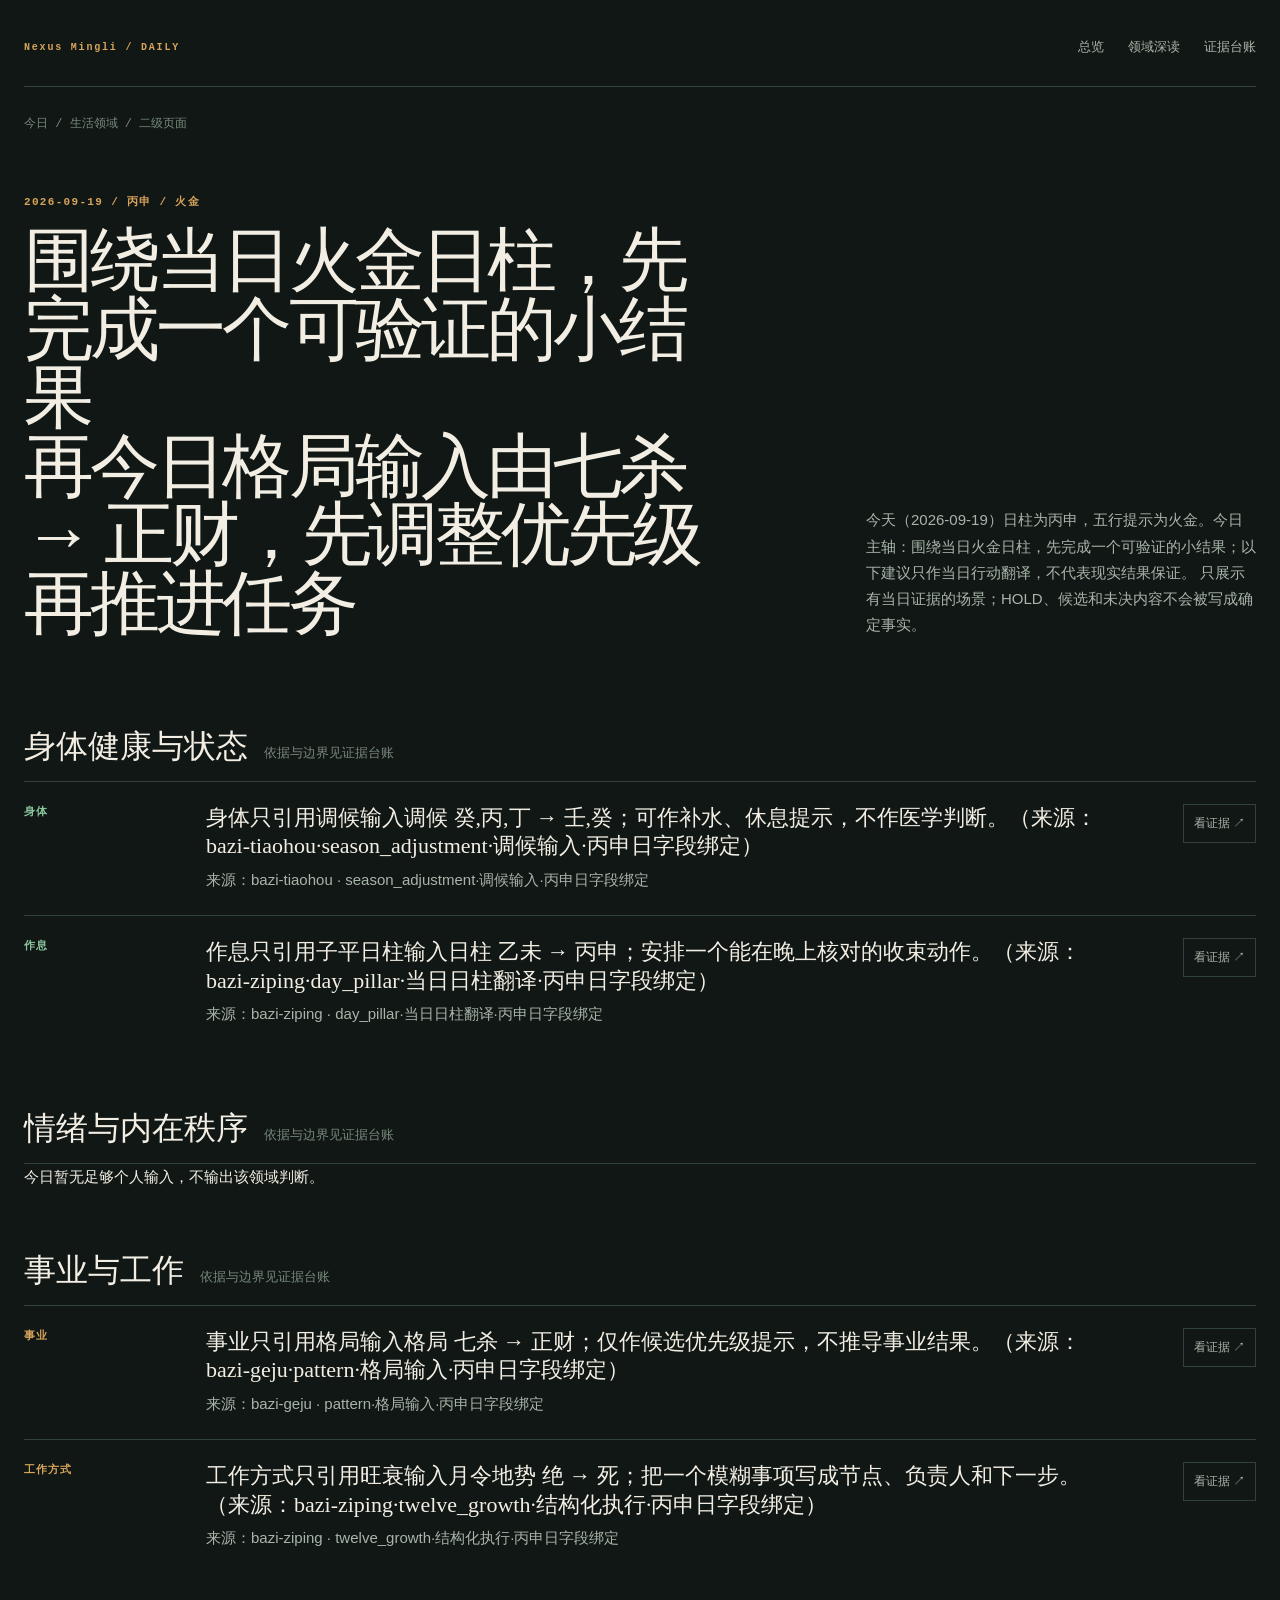
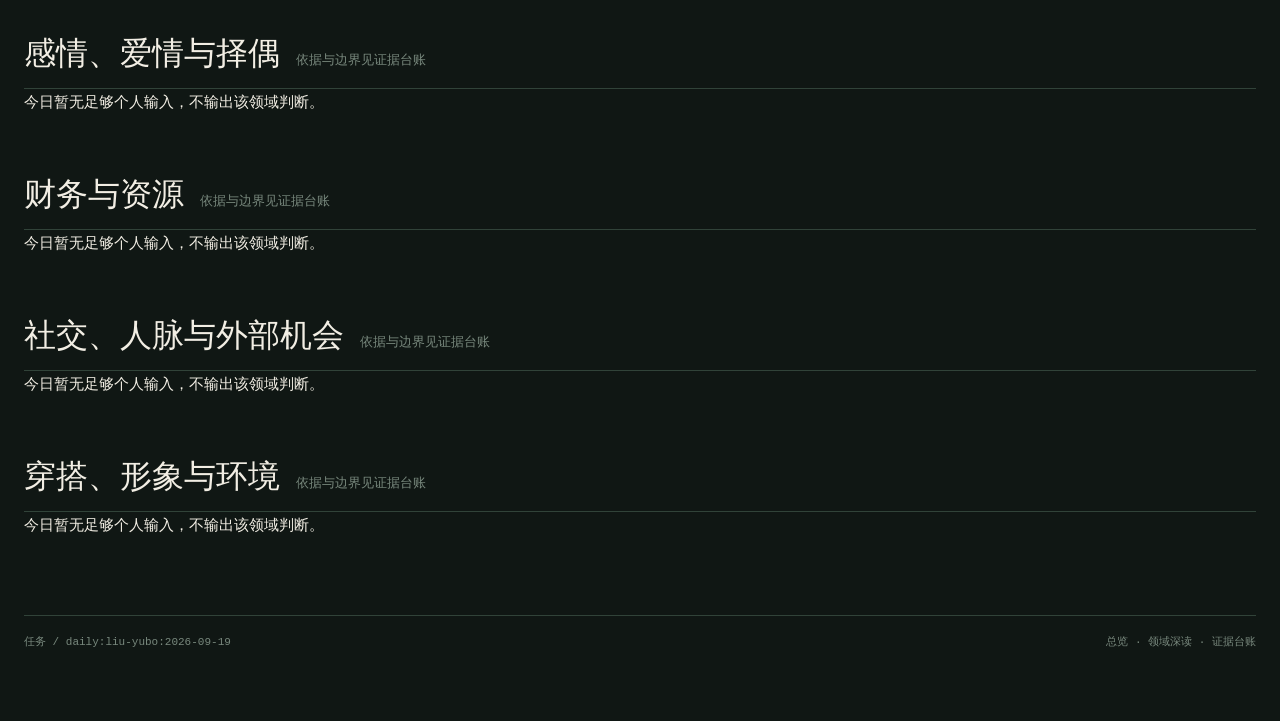
==== commit 3038c6c2: "Update Liu Yubo daily 2026-09-07 (domain.html)" ====
--- a/domain.html
+++ b/domain.html
@@ -1 +1 @@
-<!doctype html><html lang="zh-CN"><head><meta charset="utf-8"><meta name="viewport" content="width=device-width,initial-scale=1"><meta name="description" content="Nexus Mingli｜刘宇博个人命理日报与可回放证据台账"><link rel="canonical" href="https://fieldsgroover108-sys.github.io/liu-yubo-mingli-daily/domain.html"><title>刘宇博｜2026-09-18 领域深读</title><link rel="stylesheet" href="styles.css"></head><body><main class="shell"><header class="top"><div class="brand">Nexus Mingli / DAILY</div><nav class="nav"><a href="index.html">总览</a><a href="domain.html">领域深读</a><a href="evidence.html">证据台账</a></nav></header><div class="crumb">今日 / 生活领域 / 二级页面</div><section class="domain-head"><div><div class="eyebrow">2026-09-18 / 乙未 / 木土</div><h1>围绕当日木土日柱，先完成一个可验证的小结果<br>再今日格局输入由正官 → 七杀，先调整优先级再推进任务</h1></div><p>今天（2026-09-18）日柱为乙未，五行提示为木土。今日主轴：围绕当日木土日柱，先完成一个可验证的小结果；以下建议只作当日行动翻译，不代表现实结果保证。 只展示有当日证据的场景；HOLD、候选和未决内容不会被写成确定事实。</p></section><section id="health" class="domain-section"><div class="domain-title"><h2>身体健康与状态</h2><small>依据与边界见证据台账</small></div><div class="reading health"><span class="label">身体</span><div><h3>身体只引用调候输入调候 丁,丙,庚 → 癸,丙,丁；可作补水、休息提示，不作医学判断。（来源：bazi-tiaohou·season_adjustment·调候输入·乙未日字段绑定）</h3><p>来源：bazi-tiaohou · season_adjustment·调候输入·乙未日字段绑定</p></div><a class="button" href="evidence.html#bazi-tiaohou">看证据 ↗</a></div><div class="reading health"><span class="label">作息</span><div><h3>作息只引用子平日柱输入日柱 甲午 → 乙未；安排一个能在晚上核对的收束动作。（来源：bazi-ziping·day_pillar·当日日柱翻译·乙未日字段绑定）</h3><p>来源：bazi-ziping · day_pillar·当日日柱翻译·乙未日字段绑定</p></div><a class="button" href="evidence.html#bazi-ziping">看证据 ↗</a></div></section><section id="emotion" class="domain-section"><div class="domain-title"><h2>情绪与内在秩序</h2><small>依据与边界见证据台账</small></div><p class="empty">今日暂无足够个人输入，不输出该领域判断。</p></section><section id="career" class="domain-section"><div class="domain-title"><h2>事业与工作</h2><small>依据与边界见证据台账</small></div><div class="reading career"><span class="label">事业</span><div><h3>事业只引用格局输入格局 正官 → 七杀；仅作候选优先级提示，不推导事业结果。（来源：bazi-geju·pattern·格局输入·乙未日字段绑定）</h3><p>来源：bazi-geju · pattern·格局输入·乙未日字段绑定</p></div><a class="button" href="evidence.html#bazi-geju">看证据 ↗</a></div><div class="reading career"><span class="label">工作方式</span><div><h3>工作方式只引用旺衰输入月令地势 胎 → 绝；把一个模糊事项写成节点、负责人和下一步。（来源：bazi-ziping·twelve_growth·结构化执行·乙未日字段绑定）</h3><p>来源：bazi-ziping · twelve_growth·结构化执行·乙未日字段绑定</p></div><a class="button" href="evidence.html#bazi-ziping">看证据 ↗</a></div></section><section id="love" class="domain-section"><div class="domain-title"><h2>感情、爱情与择偶</h2><small>依据与边界见证据台账</small></div><p class="empty">今日暂无足够个人输入，不输出该领域判断。</p></section><section id="money" class="domain-section"><div class="domain-title"><h2>财务与资源</h2><small>依据与边界见证据台账</small></div><p class="empty">今日暂无足够个人输入，不输出该领域判断。</p></section><section id="social" class="domain-section"><div class="domain-title"><h2>社交、人脉与外部机会</h2><small>依据与边界见证据台账</small></div><p class="empty">今日暂无足够个人输入，不输出该领域判断。</p></section><section id="style" class="domain-section"><div class="domain-title"><h2>穿搭、形象与环境</h2><small>依据与边界见证据台账</small></div><p class="empty">今日暂无足够个人输入，不输出该领域判断。</p></section><footer class="footer"><span>任务 / daily:liu-yubo:2026-09-18</span><span><a href="index.html">总览</a> · <a href="domain.html">领域深读</a> · <a href="evidence.html">证据台账</a></span></footer></main></body></html>+<!doctype html><html lang="zh-CN"><head><meta charset="utf-8"><meta name="viewport" content="width=device-width,initial-scale=1"><meta name="description" content="Nexus Mingli｜刘宇博个人命理日报与可回放证据台账"><link rel="canonical" href="https://fieldsgroover108-sys.github.io/liu-yubo-mingli-daily/domain.html"><title>刘宇博｜2026-09-19 领域深读</title><link rel="stylesheet" href="styles.css"></head><body><main class="shell"><header class="top"><div class="brand">Nexus Mingli / DAILY</div><nav class="nav"><a href="index.html">总览</a><a href="domain.html">领域深读</a><a href="evidence.html">证据台账</a></nav></header><div class="crumb">今日 / 生活领域 / 二级页面</div><section class="domain-head"><div><div class="eyebrow">2026-09-19 / 丙申 / 火金</div><h1>围绕当日火金日柱，先完成一个可验证的小结果<br>再今日格局输入由七杀 → 正财，先调整优先级再推进任务</h1></div><p>今天（2026-09-19）日柱为丙申，五行提示为火金。今日主轴：围绕当日火金日柱，先完成一个可验证的小结果；以下建议只作当日行动翻译，不代表现实结果保证。 只展示有当日证据的场景；HOLD、候选和未决内容不会被写成确定事实。</p></section><section id="health" class="domain-section"><div class="domain-title"><h2>身体健康与状态</h2><small>依据与边界见证据台账</small></div><div class="reading health"><span class="label">身体</span><div><h3>身体只引用调候输入调候 癸,丙,丁 → 壬,癸；可作补水、休息提示，不作医学判断。（来源：bazi-tiaohou·season_adjustment·调候输入·丙申日字段绑定）</h3><p>来源：bazi-tiaohou · season_adjustment·调候输入·丙申日字段绑定</p></div><a class="button" href="evidence.html#bazi-tiaohou">看证据 ↗</a></div><div class="reading health"><span class="label">作息</span><div><h3>作息只引用子平日柱输入日柱 乙未 → 丙申；安排一个能在晚上核对的收束动作。（来源：bazi-ziping·day_pillar·当日日柱翻译·丙申日字段绑定）</h3><p>来源：bazi-ziping · day_pillar·当日日柱翻译·丙申日字段绑定</p></div><a class="button" href="evidence.html#bazi-ziping">看证据 ↗</a></div></section><section id="emotion" class="domain-section"><div class="domain-title"><h2>情绪与内在秩序</h2><small>依据与边界见证据台账</small></div><p class="empty">今日暂无足够个人输入，不输出该领域判断。</p></section><section id="career" class="domain-section"><div class="domain-title"><h2>事业与工作</h2><small>依据与边界见证据台账</small></div><div class="reading career"><span class="label">事业</span><div><h3>事业只引用格局输入格局 七杀 → 正财；仅作候选优先级提示，不推导事业结果。（来源：bazi-geju·pattern·格局输入·丙申日字段绑定）</h3><p>来源：bazi-geju · pattern·格局输入·丙申日字段绑定</p></div><a class="button" href="evidence.html#bazi-geju">看证据 ↗</a></div><div class="reading career"><span class="label">工作方式</span><div><h3>工作方式只引用旺衰输入月令地势 绝 → 死；把一个模糊事项写成节点、负责人和下一步。（来源：bazi-ziping·twelve_growth·结构化执行·丙申日字段绑定）</h3><p>来源：bazi-ziping · twelve_growth·结构化执行·丙申日字段绑定</p></div><a class="button" href="evidence.html#bazi-ziping">看证据 ↗</a></div></section><section id="love" class="domain-section"><div class="domain-title"><h2>感情、爱情与择偶</h2><small>依据与边界见证据台账</small></div><p class="empty">今日暂无足够个人输入，不输出该领域判断。</p></section><section id="money" class="domain-section"><div class="domain-title"><h2>财务与资源</h2><small>依据与边界见证据台账</small></div><p class="empty">今日暂无足够个人输入，不输出该领域判断。</p></section><section id="social" class="domain-section"><div class="domain-title"><h2>社交、人脉与外部机会</h2><small>依据与边界见证据台账</small></div><p class="empty">今日暂无足够个人输入，不输出该领域判断。</p></section><section id="style" class="domain-section"><div class="domain-title"><h2>穿搭、形象与环境</h2><small>依据与边界见证据台账</small></div><p class="empty">今日暂无足够个人输入，不输出该领域判断。</p></section><footer class="footer"><span>任务 / daily:liu-yubo:2026-09-19</span><span><a href="index.html">总览</a> · <a href="domain.html">领域深读</a> · <a href="evidence.html">证据台账</a></span></footer></main></body></html>
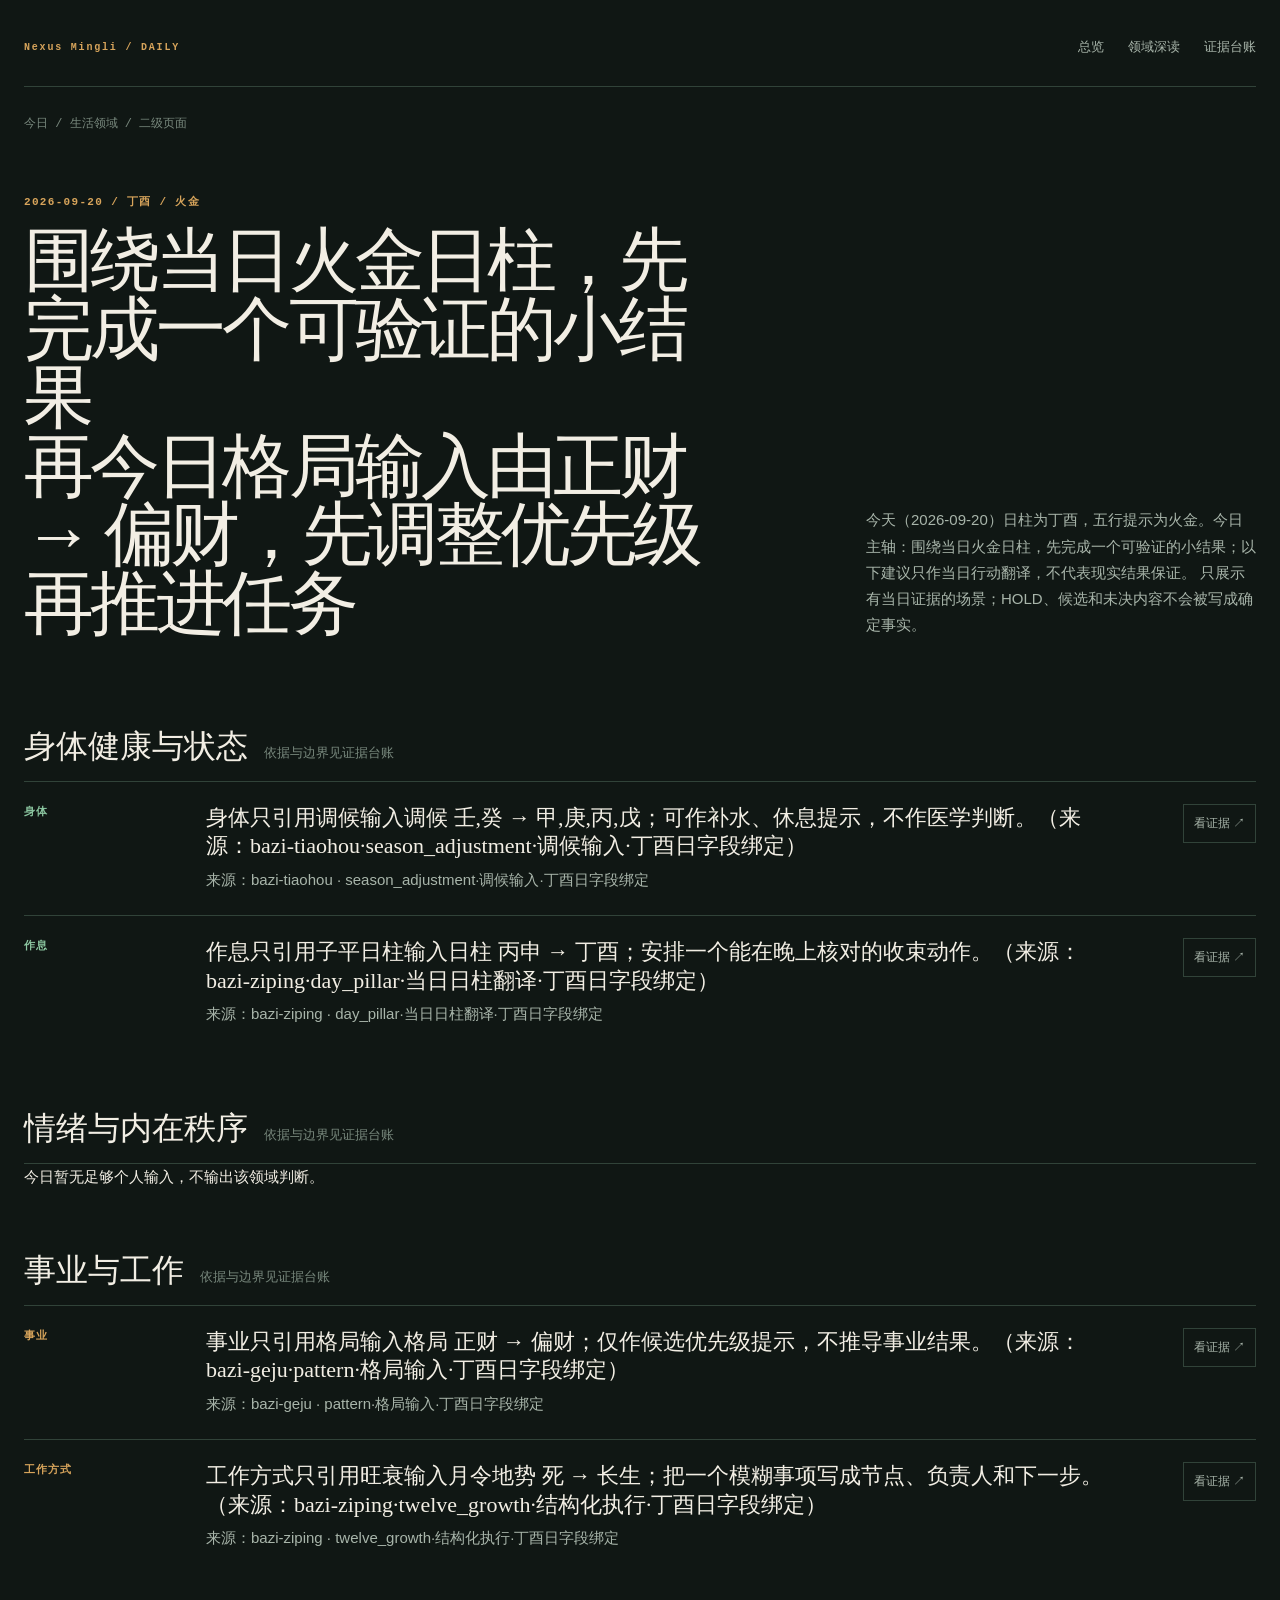
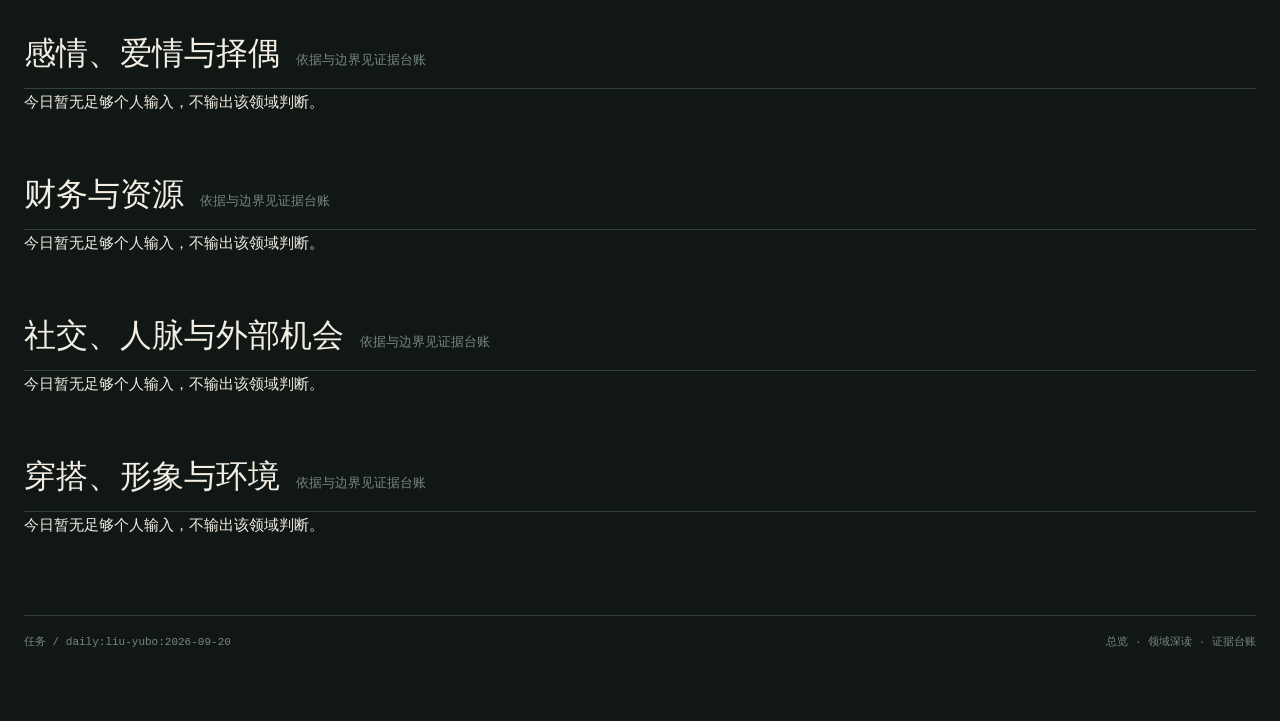
==== commit 1d5d4768: "Update Liu Yubo daily 2026-09-07 (domain.html)" ====
--- a/domain.html
+++ b/domain.html
@@ -1 +1 @@
-<!doctype html><html lang="zh-CN"><head><meta charset="utf-8"><meta name="viewport" content="width=device-width,initial-scale=1"><meta name="description" content="Nexus Mingli｜刘宇博个人命理日报与可回放证据台账"><link rel="canonical" href="https://fieldsgroover108-sys.github.io/liu-yubo-mingli-daily/domain.html"><title>刘宇博｜2026-09-19 领域深读</title><link rel="stylesheet" href="styles.css"></head><body><main class="shell"><header class="top"><div class="brand">Nexus Mingli / DAILY</div><nav class="nav"><a href="index.html">总览</a><a href="domain.html">领域深读</a><a href="evidence.html">证据台账</a></nav></header><div class="crumb">今日 / 生活领域 / 二级页面</div><section class="domain-head"><div><div class="eyebrow">2026-09-19 / 丙申 / 火金</div><h1>围绕当日火金日柱，先完成一个可验证的小结果<br>再今日格局输入由七杀 → 正财，先调整优先级再推进任务</h1></div><p>今天（2026-09-19）日柱为丙申，五行提示为火金。今日主轴：围绕当日火金日柱，先完成一个可验证的小结果；以下建议只作当日行动翻译，不代表现实结果保证。 只展示有当日证据的场景；HOLD、候选和未决内容不会被写成确定事实。</p></section><section id="health" class="domain-section"><div class="domain-title"><h2>身体健康与状态</h2><small>依据与边界见证据台账</small></div><div class="reading health"><span class="label">身体</span><div><h3>身体只引用调候输入调候 癸,丙,丁 → 壬,癸；可作补水、休息提示，不作医学判断。（来源：bazi-tiaohou·season_adjustment·调候输入·丙申日字段绑定）</h3><p>来源：bazi-tiaohou · season_adjustment·调候输入·丙申日字段绑定</p></div><a class="button" href="evidence.html#bazi-tiaohou">看证据 ↗</a></div><div class="reading health"><span class="label">作息</span><div><h3>作息只引用子平日柱输入日柱 乙未 → 丙申；安排一个能在晚上核对的收束动作。（来源：bazi-ziping·day_pillar·当日日柱翻译·丙申日字段绑定）</h3><p>来源：bazi-ziping · day_pillar·当日日柱翻译·丙申日字段绑定</p></div><a class="button" href="evidence.html#bazi-ziping">看证据 ↗</a></div></section><section id="emotion" class="domain-section"><div class="domain-title"><h2>情绪与内在秩序</h2><small>依据与边界见证据台账</small></div><p class="empty">今日暂无足够个人输入，不输出该领域判断。</p></section><section id="career" class="domain-section"><div class="domain-title"><h2>事业与工作</h2><small>依据与边界见证据台账</small></div><div class="reading career"><span class="label">事业</span><div><h3>事业只引用格局输入格局 七杀 → 正财；仅作候选优先级提示，不推导事业结果。（来源：bazi-geju·pattern·格局输入·丙申日字段绑定）</h3><p>来源：bazi-geju · pattern·格局输入·丙申日字段绑定</p></div><a class="button" href="evidence.html#bazi-geju">看证据 ↗</a></div><div class="reading career"><span class="label">工作方式</span><div><h3>工作方式只引用旺衰输入月令地势 绝 → 死；把一个模糊事项写成节点、负责人和下一步。（来源：bazi-ziping·twelve_growth·结构化执行·丙申日字段绑定）</h3><p>来源：bazi-ziping · twelve_growth·结构化执行·丙申日字段绑定</p></div><a class="button" href="evidence.html#bazi-ziping">看证据 ↗</a></div></section><section id="love" class="domain-section"><div class="domain-title"><h2>感情、爱情与择偶</h2><small>依据与边界见证据台账</small></div><p class="empty">今日暂无足够个人输入，不输出该领域判断。</p></section><section id="money" class="domain-section"><div class="domain-title"><h2>财务与资源</h2><small>依据与边界见证据台账</small></div><p class="empty">今日暂无足够个人输入，不输出该领域判断。</p></section><section id="social" class="domain-section"><div class="domain-title"><h2>社交、人脉与外部机会</h2><small>依据与边界见证据台账</small></div><p class="empty">今日暂无足够个人输入，不输出该领域判断。</p></section><section id="style" class="domain-section"><div class="domain-title"><h2>穿搭、形象与环境</h2><small>依据与边界见证据台账</small></div><p class="empty">今日暂无足够个人输入，不输出该领域判断。</p></section><footer class="footer"><span>任务 / daily:liu-yubo:2026-09-19</span><span><a href="index.html">总览</a> · <a href="domain.html">领域深读</a> · <a href="evidence.html">证据台账</a></span></footer></main></body></html>+<!doctype html><html lang="zh-CN"><head><meta charset="utf-8"><meta name="viewport" content="width=device-width,initial-scale=1"><meta name="description" content="Nexus Mingli｜刘宇博个人命理日报与可回放证据台账"><link rel="canonical" href="https://fieldsgroover108-sys.github.io/liu-yubo-mingli-daily/domain.html"><title>刘宇博｜2026-09-20 领域深读</title><link rel="stylesheet" href="styles.css"></head><body><main class="shell"><header class="top"><div class="brand">Nexus Mingli / DAILY</div><nav class="nav"><a href="index.html">总览</a><a href="domain.html">领域深读</a><a href="evidence.html">证据台账</a></nav></header><div class="crumb">今日 / 生活领域 / 二级页面</div><section class="domain-head"><div><div class="eyebrow">2026-09-20 / 丁酉 / 火金</div><h1>围绕当日火金日柱，先完成一个可验证的小结果<br>再今日格局输入由正财 → 偏财，先调整优先级再推进任务</h1></div><p>今天（2026-09-20）日柱为丁酉，五行提示为火金。今日主轴：围绕当日火金日柱，先完成一个可验证的小结果；以下建议只作当日行动翻译，不代表现实结果保证。 只展示有当日证据的场景；HOLD、候选和未决内容不会被写成确定事实。</p></section><section id="health" class="domain-section"><div class="domain-title"><h2>身体健康与状态</h2><small>依据与边界见证据台账</small></div><div class="reading health"><span class="label">身体</span><div><h3>身体只引用调候输入调候 壬,癸 → 甲,庚,丙,戊；可作补水、休息提示，不作医学判断。（来源：bazi-tiaohou·season_adjustment·调候输入·丁酉日字段绑定）</h3><p>来源：bazi-tiaohou · season_adjustment·调候输入·丁酉日字段绑定</p></div><a class="button" href="evidence.html#bazi-tiaohou">看证据 ↗</a></div><div class="reading health"><span class="label">作息</span><div><h3>作息只引用子平日柱输入日柱 丙申 → 丁酉；安排一个能在晚上核对的收束动作。（来源：bazi-ziping·day_pillar·当日日柱翻译·丁酉日字段绑定）</h3><p>来源：bazi-ziping · day_pillar·当日日柱翻译·丁酉日字段绑定</p></div><a class="button" href="evidence.html#bazi-ziping">看证据 ↗</a></div></section><section id="emotion" class="domain-section"><div class="domain-title"><h2>情绪与内在秩序</h2><small>依据与边界见证据台账</small></div><p class="empty">今日暂无足够个人输入，不输出该领域判断。</p></section><section id="career" class="domain-section"><div class="domain-title"><h2>事业与工作</h2><small>依据与边界见证据台账</small></div><div class="reading career"><span class="label">事业</span><div><h3>事业只引用格局输入格局 正财 → 偏财；仅作候选优先级提示，不推导事业结果。（来源：bazi-geju·pattern·格局输入·丁酉日字段绑定）</h3><p>来源：bazi-geju · pattern·格局输入·丁酉日字段绑定</p></div><a class="button" href="evidence.html#bazi-geju">看证据 ↗</a></div><div class="reading career"><span class="label">工作方式</span><div><h3>工作方式只引用旺衰输入月令地势 死 → 长生；把一个模糊事项写成节点、负责人和下一步。（来源：bazi-ziping·twelve_growth·结构化执行·丁酉日字段绑定）</h3><p>来源：bazi-ziping · twelve_growth·结构化执行·丁酉日字段绑定</p></div><a class="button" href="evidence.html#bazi-ziping">看证据 ↗</a></div></section><section id="love" class="domain-section"><div class="domain-title"><h2>感情、爱情与择偶</h2><small>依据与边界见证据台账</small></div><p class="empty">今日暂无足够个人输入，不输出该领域判断。</p></section><section id="money" class="domain-section"><div class="domain-title"><h2>财务与资源</h2><small>依据与边界见证据台账</small></div><p class="empty">今日暂无足够个人输入，不输出该领域判断。</p></section><section id="social" class="domain-section"><div class="domain-title"><h2>社交、人脉与外部机会</h2><small>依据与边界见证据台账</small></div><p class="empty">今日暂无足够个人输入，不输出该领域判断。</p></section><section id="style" class="domain-section"><div class="domain-title"><h2>穿搭、形象与环境</h2><small>依据与边界见证据台账</small></div><p class="empty">今日暂无足够个人输入，不输出该领域判断。</p></section><footer class="footer"><span>任务 / daily:liu-yubo:2026-09-20</span><span><a href="index.html">总览</a> · <a href="domain.html">领域深读</a> · <a href="evidence.html">证据台账</a></span></footer></main></body></html>
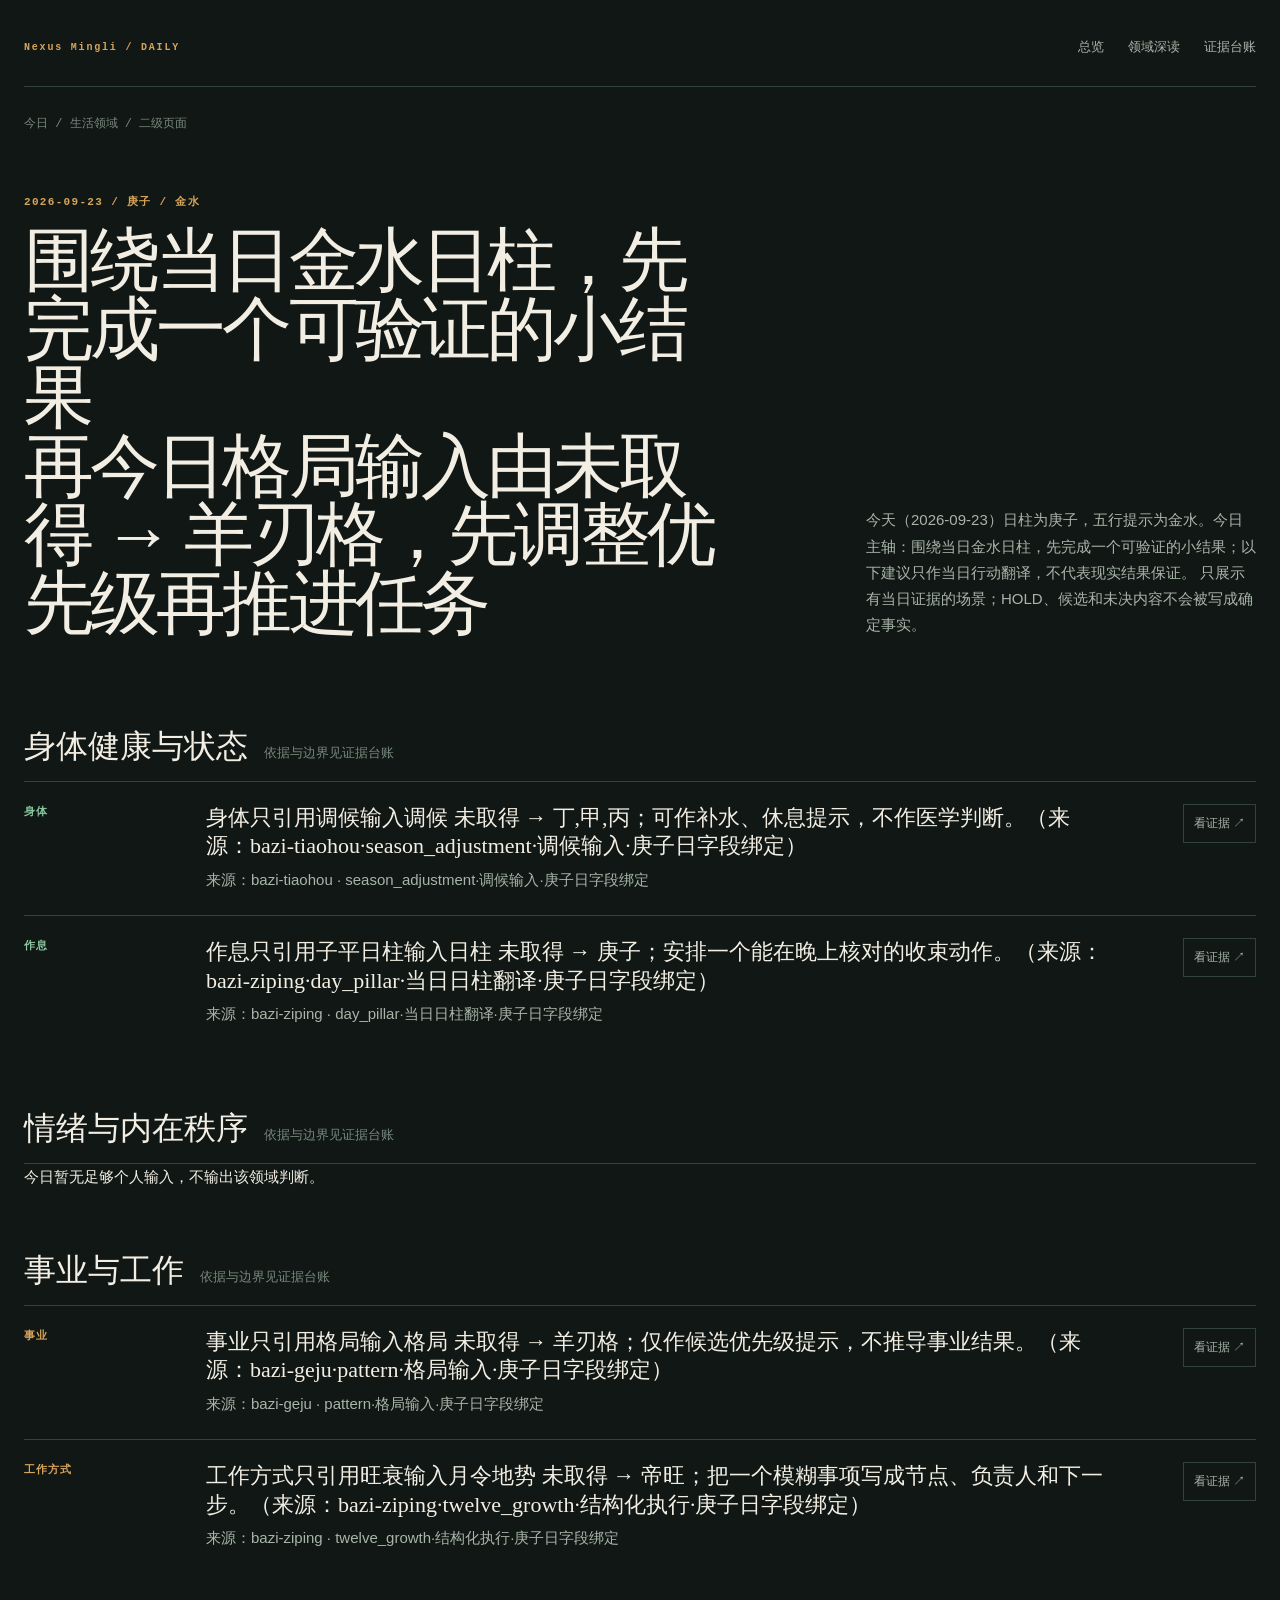
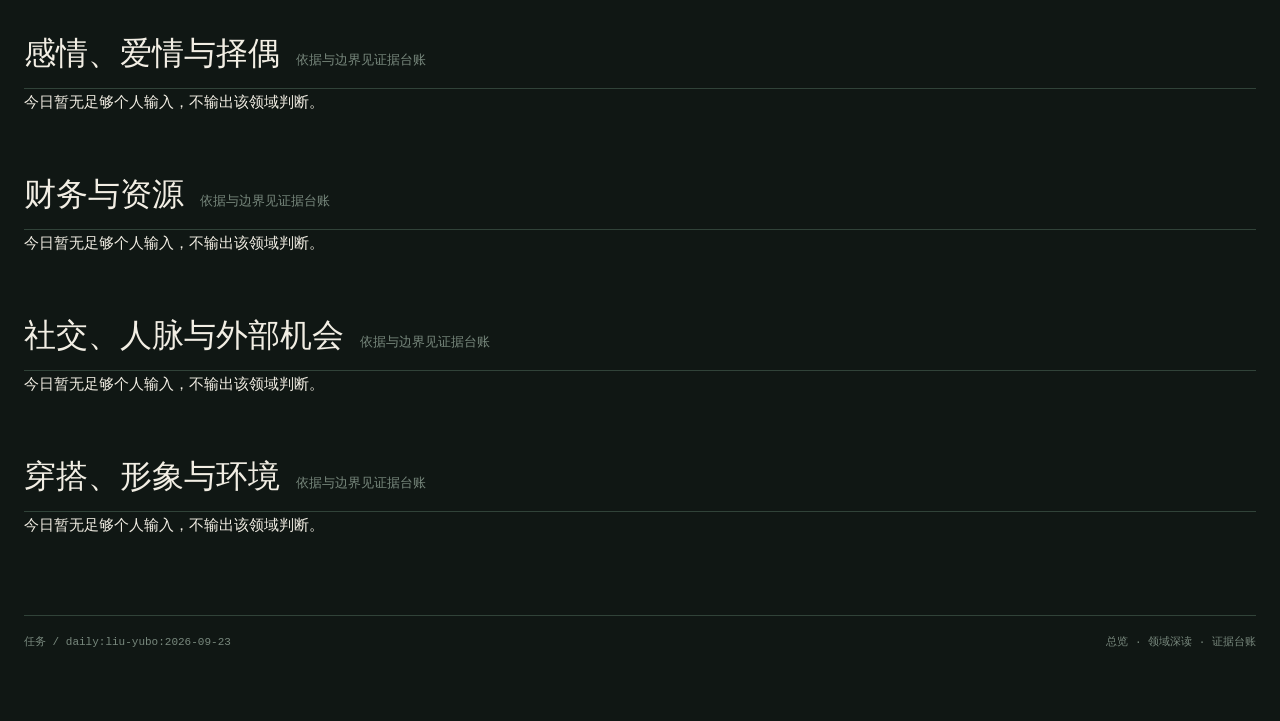
==== commit 039a2168: "Update Liu Yubo daily 2026-09-07 (domain.html)" ====
--- a/domain.html
+++ b/domain.html
@@ -1 +1 @@
-<!doctype html><html lang="zh-CN"><head><meta charset="utf-8"><meta name="viewport" content="width=device-width,initial-scale=1"><meta name="description" content="Nexus Mingli｜刘宇博个人命理日报与可回放证据台账"><link rel="canonical" href="https://fieldsgroover108-sys.github.io/liu-yubo-mingli-daily/domain.html"><title>刘宇博｜2026-09-20 领域深读</title><link rel="stylesheet" href="styles.css"></head><body><main class="shell"><header class="top"><div class="brand">Nexus Mingli / DAILY</div><nav class="nav"><a href="index.html">总览</a><a href="domain.html">领域深读</a><a href="evidence.html">证据台账</a></nav></header><div class="crumb">今日 / 生活领域 / 二级页面</div><section class="domain-head"><div><div class="eyebrow">2026-09-20 / 丁酉 / 火金</div><h1>围绕当日火金日柱，先完成一个可验证的小结果<br>再今日格局输入由正财 → 偏财，先调整优先级再推进任务</h1></div><p>今天（2026-09-20）日柱为丁酉，五行提示为火金。今日主轴：围绕当日火金日柱，先完成一个可验证的小结果；以下建议只作当日行动翻译，不代表现实结果保证。 只展示有当日证据的场景；HOLD、候选和未决内容不会被写成确定事实。</p></section><section id="health" class="domain-section"><div class="domain-title"><h2>身体健康与状态</h2><small>依据与边界见证据台账</small></div><div class="reading health"><span class="label">身体</span><div><h3>身体只引用调候输入调候 壬,癸 → 甲,庚,丙,戊；可作补水、休息提示，不作医学判断。（来源：bazi-tiaohou·season_adjustment·调候输入·丁酉日字段绑定）</h3><p>来源：bazi-tiaohou · season_adjustment·调候输入·丁酉日字段绑定</p></div><a class="button" href="evidence.html#bazi-tiaohou">看证据 ↗</a></div><div class="reading health"><span class="label">作息</span><div><h3>作息只引用子平日柱输入日柱 丙申 → 丁酉；安排一个能在晚上核对的收束动作。（来源：bazi-ziping·day_pillar·当日日柱翻译·丁酉日字段绑定）</h3><p>来源：bazi-ziping · day_pillar·当日日柱翻译·丁酉日字段绑定</p></div><a class="button" href="evidence.html#bazi-ziping">看证据 ↗</a></div></section><section id="emotion" class="domain-section"><div class="domain-title"><h2>情绪与内在秩序</h2><small>依据与边界见证据台账</small></div><p class="empty">今日暂无足够个人输入，不输出该领域判断。</p></section><section id="career" class="domain-section"><div class="domain-title"><h2>事业与工作</h2><small>依据与边界见证据台账</small></div><div class="reading career"><span class="label">事业</span><div><h3>事业只引用格局输入格局 正财 → 偏财；仅作候选优先级提示，不推导事业结果。（来源：bazi-geju·pattern·格局输入·丁酉日字段绑定）</h3><p>来源：bazi-geju · pattern·格局输入·丁酉日字段绑定</p></div><a class="button" href="evidence.html#bazi-geju">看证据 ↗</a></div><div class="reading career"><span class="label">工作方式</span><div><h3>工作方式只引用旺衰输入月令地势 死 → 长生；把一个模糊事项写成节点、负责人和下一步。（来源：bazi-ziping·twelve_growth·结构化执行·丁酉日字段绑定）</h3><p>来源：bazi-ziping · twelve_growth·结构化执行·丁酉日字段绑定</p></div><a class="button" href="evidence.html#bazi-ziping">看证据 ↗</a></div></section><section id="love" class="domain-section"><div class="domain-title"><h2>感情、爱情与择偶</h2><small>依据与边界见证据台账</small></div><p class="empty">今日暂无足够个人输入，不输出该领域判断。</p></section><section id="money" class="domain-section"><div class="domain-title"><h2>财务与资源</h2><small>依据与边界见证据台账</small></div><p class="empty">今日暂无足够个人输入，不输出该领域判断。</p></section><section id="social" class="domain-section"><div class="domain-title"><h2>社交、人脉与外部机会</h2><small>依据与边界见证据台账</small></div><p class="empty">今日暂无足够个人输入，不输出该领域判断。</p></section><section id="style" class="domain-section"><div class="domain-title"><h2>穿搭、形象与环境</h2><small>依据与边界见证据台账</small></div><p class="empty">今日暂无足够个人输入，不输出该领域判断。</p></section><footer class="footer"><span>任务 / daily:liu-yubo:2026-09-20</span><span><a href="index.html">总览</a> · <a href="domain.html">领域深读</a> · <a href="evidence.html">证据台账</a></span></footer></main></body></html>+<!doctype html><html lang="zh-CN"><head><meta charset="utf-8"><meta name="viewport" content="width=device-width,initial-scale=1"><meta name="description" content="Nexus Mingli｜刘宇博个人命理日报与可回放证据台账"><link rel="canonical" href="https://fieldsgroover108-sys.github.io/liu-yubo-mingli-daily/domain.html"><title>刘宇博｜2026-09-23 领域深读</title><link rel="stylesheet" href="styles.css"></head><body><main class="shell"><header class="top"><div class="brand">Nexus Mingli / DAILY</div><nav class="nav"><a href="index.html">总览</a><a href="domain.html">领域深读</a><a href="evidence.html">证据台账</a></nav></header><div class="crumb">今日 / 生活领域 / 二级页面</div><section class="domain-head"><div><div class="eyebrow">2026-09-23 / 庚子 / 金水</div><h1>围绕当日金水日柱，先完成一个可验证的小结果<br>再今日格局输入由未取得 → 羊刃格，先调整优先级再推进任务</h1></div><p>今天（2026-09-23）日柱为庚子，五行提示为金水。今日主轴：围绕当日金水日柱，先完成一个可验证的小结果；以下建议只作当日行动翻译，不代表现实结果保证。 只展示有当日证据的场景；HOLD、候选和未决内容不会被写成确定事实。</p></section><section id="health" class="domain-section"><div class="domain-title"><h2>身体健康与状态</h2><small>依据与边界见证据台账</small></div><div class="reading health"><span class="label">身体</span><div><h3>身体只引用调候输入调候 未取得 → 丁,甲,丙；可作补水、休息提示，不作医学判断。（来源：bazi-tiaohou·season_adjustment·调候输入·庚子日字段绑定）</h3><p>来源：bazi-tiaohou · season_adjustment·调候输入·庚子日字段绑定</p></div><a class="button" href="evidence.html#bazi-tiaohou">看证据 ↗</a></div><div class="reading health"><span class="label">作息</span><div><h3>作息只引用子平日柱输入日柱 未取得 → 庚子；安排一个能在晚上核对的收束动作。（来源：bazi-ziping·day_pillar·当日日柱翻译·庚子日字段绑定）</h3><p>来源：bazi-ziping · day_pillar·当日日柱翻译·庚子日字段绑定</p></div><a class="button" href="evidence.html#bazi-ziping">看证据 ↗</a></div></section><section id="emotion" class="domain-section"><div class="domain-title"><h2>情绪与内在秩序</h2><small>依据与边界见证据台账</small></div><p class="empty">今日暂无足够个人输入，不输出该领域判断。</p></section><section id="career" class="domain-section"><div class="domain-title"><h2>事业与工作</h2><small>依据与边界见证据台账</small></div><div class="reading career"><span class="label">事业</span><div><h3>事业只引用格局输入格局 未取得 → 羊刃格；仅作候选优先级提示，不推导事业结果。（来源：bazi-geju·pattern·格局输入·庚子日字段绑定）</h3><p>来源：bazi-geju · pattern·格局输入·庚子日字段绑定</p></div><a class="button" href="evidence.html#bazi-geju">看证据 ↗</a></div><div class="reading career"><span class="label">工作方式</span><div><h3>工作方式只引用旺衰输入月令地势 未取得 → 帝旺；把一个模糊事项写成节点、负责人和下一步。（来源：bazi-ziping·twelve_growth·结构化执行·庚子日字段绑定）</h3><p>来源：bazi-ziping · twelve_growth·结构化执行·庚子日字段绑定</p></div><a class="button" href="evidence.html#bazi-ziping">看证据 ↗</a></div></section><section id="love" class="domain-section"><div class="domain-title"><h2>感情、爱情与择偶</h2><small>依据与边界见证据台账</small></div><p class="empty">今日暂无足够个人输入，不输出该领域判断。</p></section><section id="money" class="domain-section"><div class="domain-title"><h2>财务与资源</h2><small>依据与边界见证据台账</small></div><p class="empty">今日暂无足够个人输入，不输出该领域判断。</p></section><section id="social" class="domain-section"><div class="domain-title"><h2>社交、人脉与外部机会</h2><small>依据与边界见证据台账</small></div><p class="empty">今日暂无足够个人输入，不输出该领域判断。</p></section><section id="style" class="domain-section"><div class="domain-title"><h2>穿搭、形象与环境</h2><small>依据与边界见证据台账</small></div><p class="empty">今日暂无足够个人输入，不输出该领域判断。</p></section><footer class="footer"><span>任务 / daily:liu-yubo:2026-09-23</span><span><a href="index.html">总览</a> · <a href="domain.html">领域深读</a> · <a href="evidence.html">证据台账</a></span></footer></main></body></html>
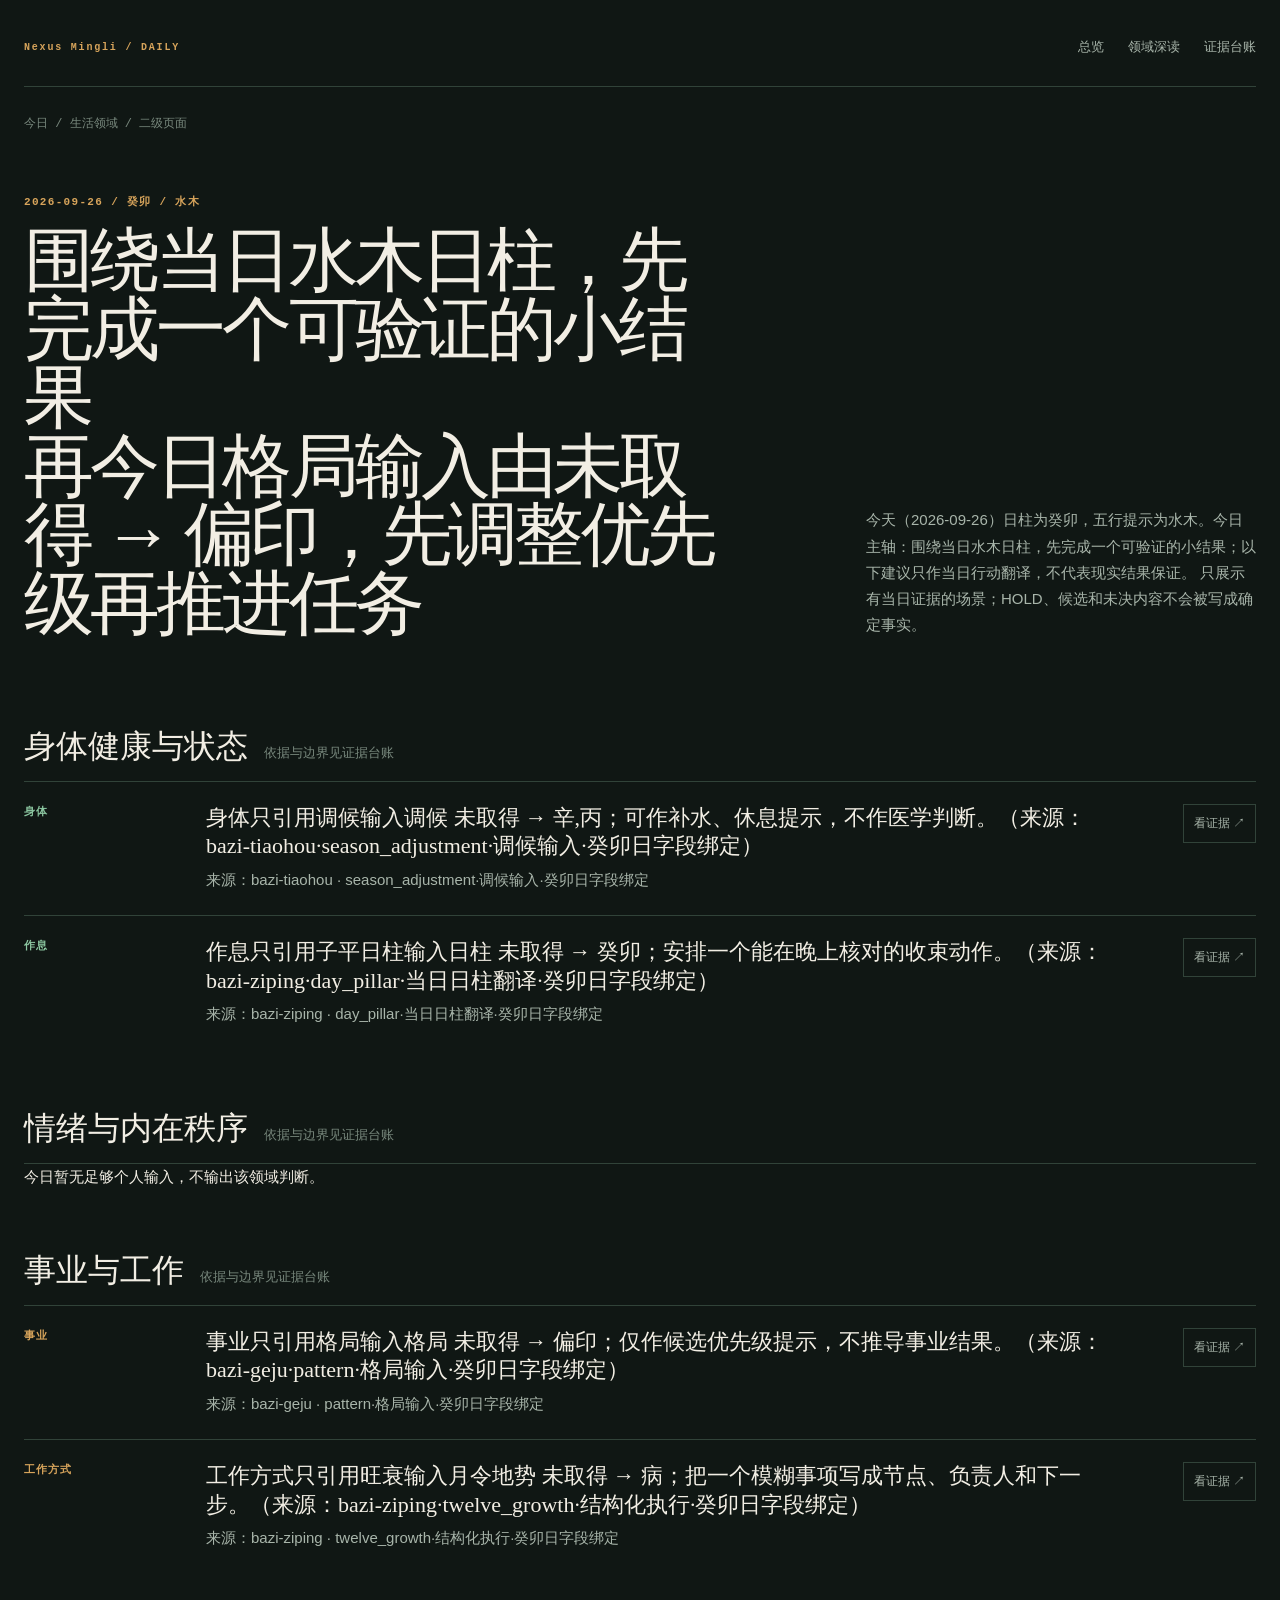
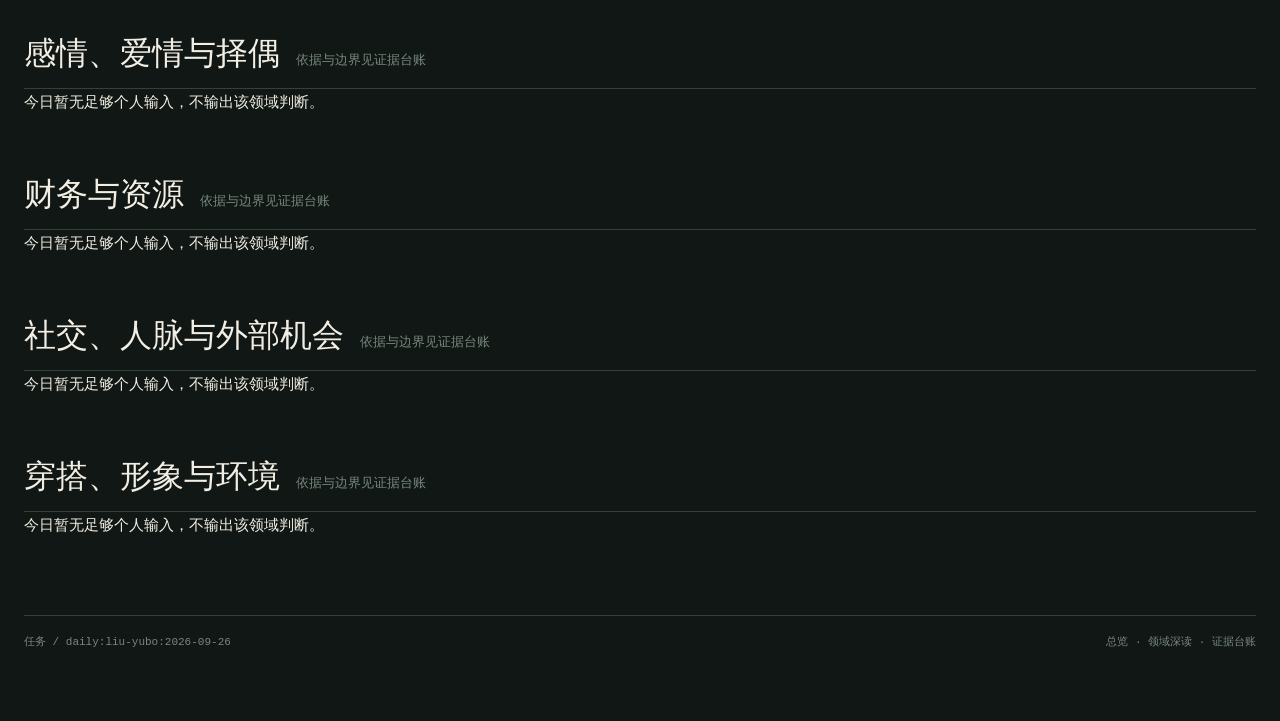
==== commit b24e45ef: "Update Liu Yubo daily 2026-09-07 (domain.html)" ====
--- a/domain.html
+++ b/domain.html
@@ -1 +1 @@
-<!doctype html><html lang="zh-CN"><head><meta charset="utf-8"><meta name="viewport" content="width=device-width,initial-scale=1"><meta name="description" content="Nexus Mingli｜刘宇博个人命理日报与可回放证据台账"><link rel="canonical" href="https://fieldsgroover108-sys.github.io/liu-yubo-mingli-daily/domain.html"><title>刘宇博｜2026-09-23 领域深读</title><link rel="stylesheet" href="styles.css"></head><body><main class="shell"><header class="top"><div class="brand">Nexus Mingli / DAILY</div><nav class="nav"><a href="index.html">总览</a><a href="domain.html">领域深读</a><a href="evidence.html">证据台账</a></nav></header><div class="crumb">今日 / 生活领域 / 二级页面</div><section class="domain-head"><div><div class="eyebrow">2026-09-23 / 庚子 / 金水</div><h1>围绕当日金水日柱，先完成一个可验证的小结果<br>再今日格局输入由未取得 → 羊刃格，先调整优先级再推进任务</h1></div><p>今天（2026-09-23）日柱为庚子，五行提示为金水。今日主轴：围绕当日金水日柱，先完成一个可验证的小结果；以下建议只作当日行动翻译，不代表现实结果保证。 只展示有当日证据的场景；HOLD、候选和未决内容不会被写成确定事实。</p></section><section id="health" class="domain-section"><div class="domain-title"><h2>身体健康与状态</h2><small>依据与边界见证据台账</small></div><div class="reading health"><span class="label">身体</span><div><h3>身体只引用调候输入调候 未取得 → 丁,甲,丙；可作补水、休息提示，不作医学判断。（来源：bazi-tiaohou·season_adjustment·调候输入·庚子日字段绑定）</h3><p>来源：bazi-tiaohou · season_adjustment·调候输入·庚子日字段绑定</p></div><a class="button" href="evidence.html#bazi-tiaohou">看证据 ↗</a></div><div class="reading health"><span class="label">作息</span><div><h3>作息只引用子平日柱输入日柱 未取得 → 庚子；安排一个能在晚上核对的收束动作。（来源：bazi-ziping·day_pillar·当日日柱翻译·庚子日字段绑定）</h3><p>来源：bazi-ziping · day_pillar·当日日柱翻译·庚子日字段绑定</p></div><a class="button" href="evidence.html#bazi-ziping">看证据 ↗</a></div></section><section id="emotion" class="domain-section"><div class="domain-title"><h2>情绪与内在秩序</h2><small>依据与边界见证据台账</small></div><p class="empty">今日暂无足够个人输入，不输出该领域判断。</p></section><section id="career" class="domain-section"><div class="domain-title"><h2>事业与工作</h2><small>依据与边界见证据台账</small></div><div class="reading career"><span class="label">事业</span><div><h3>事业只引用格局输入格局 未取得 → 羊刃格；仅作候选优先级提示，不推导事业结果。（来源：bazi-geju·pattern·格局输入·庚子日字段绑定）</h3><p>来源：bazi-geju · pattern·格局输入·庚子日字段绑定</p></div><a class="button" href="evidence.html#bazi-geju">看证据 ↗</a></div><div class="reading career"><span class="label">工作方式</span><div><h3>工作方式只引用旺衰输入月令地势 未取得 → 帝旺；把一个模糊事项写成节点、负责人和下一步。（来源：bazi-ziping·twelve_growth·结构化执行·庚子日字段绑定）</h3><p>来源：bazi-ziping · twelve_growth·结构化执行·庚子日字段绑定</p></div><a class="button" href="evidence.html#bazi-ziping">看证据 ↗</a></div></section><section id="love" class="domain-section"><div class="domain-title"><h2>感情、爱情与择偶</h2><small>依据与边界见证据台账</small></div><p class="empty">今日暂无足够个人输入，不输出该领域判断。</p></section><section id="money" class="domain-section"><div class="domain-title"><h2>财务与资源</h2><small>依据与边界见证据台账</small></div><p class="empty">今日暂无足够个人输入，不输出该领域判断。</p></section><section id="social" class="domain-section"><div class="domain-title"><h2>社交、人脉与外部机会</h2><small>依据与边界见证据台账</small></div><p class="empty">今日暂无足够个人输入，不输出该领域判断。</p></section><section id="style" class="domain-section"><div class="domain-title"><h2>穿搭、形象与环境</h2><small>依据与边界见证据台账</small></div><p class="empty">今日暂无足够个人输入，不输出该领域判断。</p></section><footer class="footer"><span>任务 / daily:liu-yubo:2026-09-23</span><span><a href="index.html">总览</a> · <a href="domain.html">领域深读</a> · <a href="evidence.html">证据台账</a></span></footer></main></body></html>+<!doctype html><html lang="zh-CN"><head><meta charset="utf-8"><meta name="viewport" content="width=device-width,initial-scale=1"><meta name="description" content="Nexus Mingli｜刘宇博个人命理日报与可回放证据台账"><link rel="canonical" href="https://fieldsgroover108-sys.github.io/liu-yubo-mingli-daily/domain.html"><title>刘宇博｜2026-09-26 领域深读</title><link rel="stylesheet" href="styles.css"></head><body><main class="shell"><header class="top"><div class="brand">Nexus Mingli / DAILY</div><nav class="nav"><a href="index.html">总览</a><a href="domain.html">领域深读</a><a href="evidence.html">证据台账</a></nav></header><div class="crumb">今日 / 生活领域 / 二级页面</div><section class="domain-head"><div><div class="eyebrow">2026-09-26 / 癸卯 / 水木</div><h1>围绕当日水木日柱，先完成一个可验证的小结果<br>再今日格局输入由未取得 → 偏印，先调整优先级再推进任务</h1></div><p>今天（2026-09-26）日柱为癸卯，五行提示为水木。今日主轴：围绕当日水木日柱，先完成一个可验证的小结果；以下建议只作当日行动翻译，不代表现实结果保证。 只展示有当日证据的场景；HOLD、候选和未决内容不会被写成确定事实。</p></section><section id="health" class="domain-section"><div class="domain-title"><h2>身体健康与状态</h2><small>依据与边界见证据台账</small></div><div class="reading health"><span class="label">身体</span><div><h3>身体只引用调候输入调候 未取得 → 辛,丙；可作补水、休息提示，不作医学判断。（来源：bazi-tiaohou·season_adjustment·调候输入·癸卯日字段绑定）</h3><p>来源：bazi-tiaohou · season_adjustment·调候输入·癸卯日字段绑定</p></div><a class="button" href="evidence.html#bazi-tiaohou">看证据 ↗</a></div><div class="reading health"><span class="label">作息</span><div><h3>作息只引用子平日柱输入日柱 未取得 → 癸卯；安排一个能在晚上核对的收束动作。（来源：bazi-ziping·day_pillar·当日日柱翻译·癸卯日字段绑定）</h3><p>来源：bazi-ziping · day_pillar·当日日柱翻译·癸卯日字段绑定</p></div><a class="button" href="evidence.html#bazi-ziping">看证据 ↗</a></div></section><section id="emotion" class="domain-section"><div class="domain-title"><h2>情绪与内在秩序</h2><small>依据与边界见证据台账</small></div><p class="empty">今日暂无足够个人输入，不输出该领域判断。</p></section><section id="career" class="domain-section"><div class="domain-title"><h2>事业与工作</h2><small>依据与边界见证据台账</small></div><div class="reading career"><span class="label">事业</span><div><h3>事业只引用格局输入格局 未取得 → 偏印；仅作候选优先级提示，不推导事业结果。（来源：bazi-geju·pattern·格局输入·癸卯日字段绑定）</h3><p>来源：bazi-geju · pattern·格局输入·癸卯日字段绑定</p></div><a class="button" href="evidence.html#bazi-geju">看证据 ↗</a></div><div class="reading career"><span class="label">工作方式</span><div><h3>工作方式只引用旺衰输入月令地势 未取得 → 病；把一个模糊事项写成节点、负责人和下一步。（来源：bazi-ziping·twelve_growth·结构化执行·癸卯日字段绑定）</h3><p>来源：bazi-ziping · twelve_growth·结构化执行·癸卯日字段绑定</p></div><a class="button" href="evidence.html#bazi-ziping">看证据 ↗</a></div></section><section id="love" class="domain-section"><div class="domain-title"><h2>感情、爱情与择偶</h2><small>依据与边界见证据台账</small></div><p class="empty">今日暂无足够个人输入，不输出该领域判断。</p></section><section id="money" class="domain-section"><div class="domain-title"><h2>财务与资源</h2><small>依据与边界见证据台账</small></div><p class="empty">今日暂无足够个人输入，不输出该领域判断。</p></section><section id="social" class="domain-section"><div class="domain-title"><h2>社交、人脉与外部机会</h2><small>依据与边界见证据台账</small></div><p class="empty">今日暂无足够个人输入，不输出该领域判断。</p></section><section id="style" class="domain-section"><div class="domain-title"><h2>穿搭、形象与环境</h2><small>依据与边界见证据台账</small></div><p class="empty">今日暂无足够个人输入，不输出该领域判断。</p></section><footer class="footer"><span>任务 / daily:liu-yubo:2026-09-26</span><span><a href="index.html">总览</a> · <a href="domain.html">领域深读</a> · <a href="evidence.html">证据台账</a></span></footer></main></body></html>
